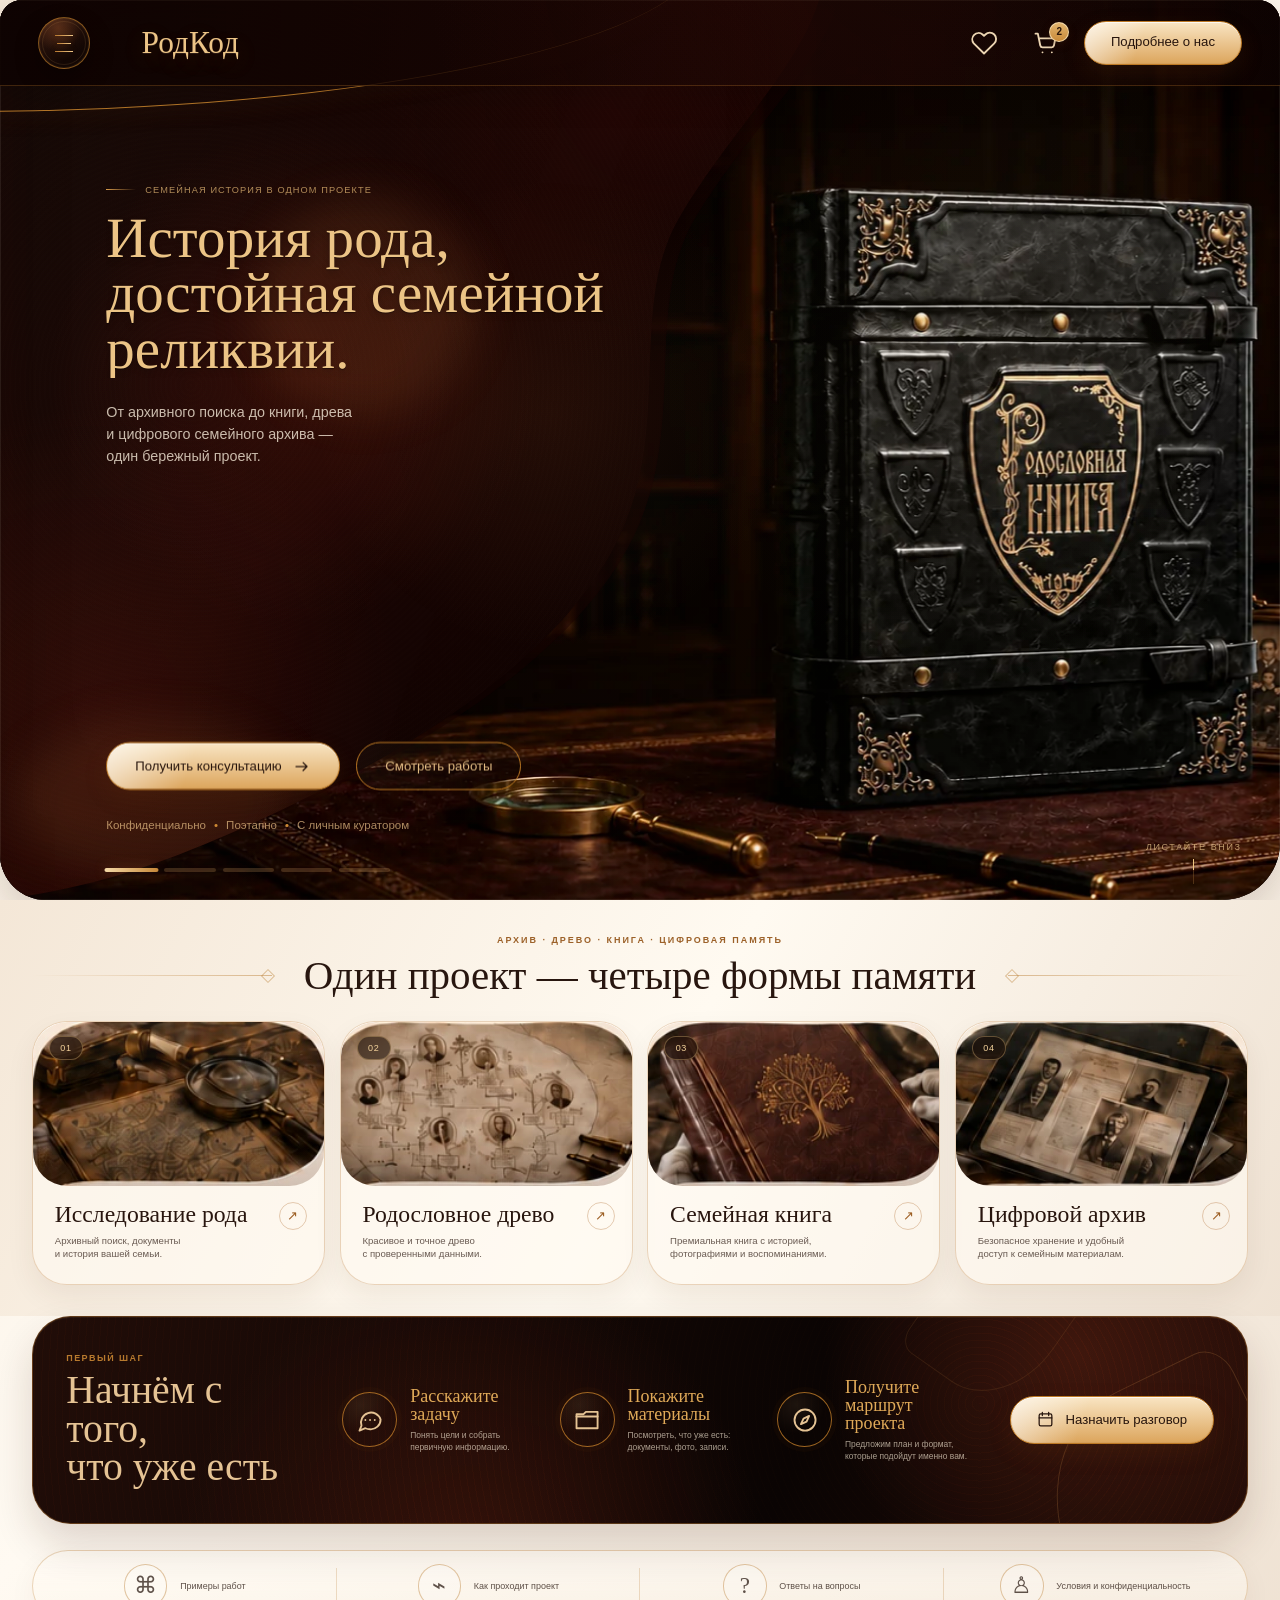
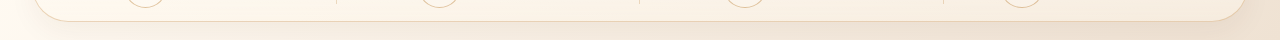
==== index.html @ 05e02889 "Move desktop scroll cue to corner" ====
<!doctype html>
<html lang="ru">
<head>
  <meta charset="utf-8">
  <meta name="viewport" content="width=device-width, initial-scale=1, viewport-fit=cover">
  <title>РодКод — история рода, достойная семейной реликвии</title>
  <meta name="description" content="Исследование рода, родословное древо, семейная книга и цифровой архив — один бережный проект РодКод.">
  <meta name="robots" content="index, follow">
  <meta name="theme-color" content="#080302">
  <link rel="canonical" href="https://mirrip.github.io/rotkod.ru-design/">
  <link rel="preload" href="./assets/hero/desktop/hero-elite.webp" as="image" type="image/webp" media="(min-width: 761px)">
  <link rel="preload" href="./assets/hero/mobile/hero-elite.webp" as="image" type="image/webp" media="(max-width: 760px)">
  <link rel="stylesheet" href="./styles.css?v=20260807-4">
</head>
<body>
  <svg aria-hidden="true" focusable="false" width="0" height="0" style="position:absolute;overflow:hidden">
    <defs>
      <clipPath id="hero-wave-desktop-motion" clipPathUnits="objectBoundingBox">
        <path d="M0 0H1C.985 .07 .91 .13 .845 .225S.805 .47 .755 .595S.535 .825 .36 .9S.11 .995 0 1Z">
          <animate attributeName="d" dur="40s" repeatCount="indefinite" calcMode="spline" keyTimes="0;.25;.5;.75;1" keySplines=".42 0 .58 1;.42 0 .58 1;.42 0 .58 1;.42 0 .58 1" values="M0 0H1C.985 .07 .91 .13 .845 .225S.805 .47 .755 .595S.535 .825 .36 .9S.11 .995 0 1Z;M0 0H1C.94 .1 .85 .18 .792 .278S.85 .435 .785 .545S.615 .75 .452 .832S.168 .955 0 1Z;M0 0H1C.985 .07 .91 .13 .845 .225S.805 .47 .755 .595S.535 .825 .36 .9S.11 .995 0 1Z;M0 0H1C.998 .035 .96 .09 .897 .162S.74 .5 .692 .658S.45 .88 .28 .945S.064 1 0 1Z;M0 0H1C.985 .07 .91 .13 .845 .225S.805 .47 .755 .595S.535 .825 .36 .9S.11 .995 0 1Z" />
        </path>
      </clipPath>
      <clipPath id="hero-wave-mobile-motion" clipPathUnits="objectBoundingBox">
        <path d="M0 0H1V.82C.908 .808 .836 .83 .77 .882C.7 .936 .657 .982 .562 .991C.393 1.008 .178 .984 0 .932Z">
          <animate attributeName="d" dur="40s" repeatCount="indefinite" calcMode="spline" keyTimes="0;.25;.5;.75;1" keySplines=".42 0 .58 1;.42 0 .58 1;.42 0 .58 1;.42 0 .58 1" values="M0 0H1V.82C.908 .808 .836 .83 .77 .882C.7 .936 .657 .982 .562 .991C.393 1.008 .178 .984 0 .932Z;M0 0H1V.751C.897 .728 .8 .82 .71 .925C.63 .992 .55 1 .46 .972C.3 .932 .13 1 0 .976Z;M0 0H1V.82C.908 .808 .836 .83 .77 .882C.7 .936 .657 .982 .562 .991C.393 1.008 .178 .984 0 .932Z;M0 0H1V.889C.943 .868 .875 .793 .795 .812C.708 .842 .645 .932 .565 .998C.408 1.023 .198 .91 0 .861Z;M0 0H1V.82C.908 .808 .836 .83 .77 .882C.7 .936 .657 .982 .562 .991C.393 1.008 .178 .984 0 .932Z" />
        </path>
      </clipPath>
      <clipPath id="hero-bottom-wave-mobile-motion" clipPathUnits="objectBoundingBox">
        <path d="M0 .19C.13 .07 .285 .035 .43 .13C.56 .22 .65 .185 .77 .08C.87 .005 .95 .022 1 .065V1H0Z">
          <animate attributeName="d" dur="40s" repeatCount="indefinite" calcMode="spline" keyTimes="0;.25;.5;.75;1" keySplines=".42 0 .58 1;.42 0 .58 1;.42 0 .58 1;.42 0 .58 1" values="M0 .19C.13 .07 .285 .035 .43 .13C.56 .22 .65 .185 .77 .08C.87 .005 .95 .022 1 .065V1H0Z;M0 .109C.153 .012 .314 .096 .453 .21C.56 .292 .675 .133 .793 .022C.893 0 .962 .075 1 .14V1H0Z;M0 .19C.13 .07 .285 .035 .43 .13C.56 .22 .65 .185 .77 .08C.87 .005 .95 .022 1 .065V1H0Z;M0 .271C.107 .139 .256 .006 .407 .061C.583 .132 .65 .249 .747 .169C.847 .075 .927 0 1 .019V1H0Z;M0 .19C.13 .07 .285 .035 .43 .13C.56 .22 .65 .185 .77 .08C.87 .005 .95 .022 1 .065V1H0Z" />
        </path>
      </clipPath>
    </defs>
  </svg>
  <a class="skip-link" href="#content">Перейти к содержанию</a>

  <main class="site-shell" id="content">
    <section class="hero" aria-labelledby="hero-title">
      <div class="hero__photo-slot" role="region" aria-roledescription="карусель" aria-label="Родословные книги и подарочные издания">
        <div class="hero__slides" aria-live="off">
          <figure class="hero__slide is-active" aria-hidden="false">
            <picture class="hero__slide-picture">
              <source media="(max-width: 760px)" srcset="./assets/hero/mobile/hero-elite.webp">
              <img class="hero__slide-image" src="./assets/hero/desktop/hero-elite.webp" width="1672" height="941" alt="Элитная родословная книга в подарочном оформлении" loading="eager" fetchpriority="high" decoding="async">
            </picture>
          </figure>
          <figure class="hero__slide" aria-hidden="true">
            <picture class="hero__slide-picture">
              <source media="(max-width: 760px)" srcset="./assets/hero/mobile/hero-gold-tree.webp">
              <img class="hero__slide-image" src="./assets/hero/desktop/hero-gold-tree.webp" width="1674" height="940" alt="Родословная книга с золотым фамильным древом" loading="lazy" fetchpriority="low" decoding="async">
            </picture>
          </figure>
          <figure class="hero__slide" aria-hidden="true">
            <picture class="hero__slide-picture">
              <source media="(max-width: 760px)" srcset="./assets/hero/mobile/hero-troyka.webp">
              <img class="hero__slide-image" src="./assets/hero/desktop/hero-troyka.webp" width="1672" height="941" alt="Подарочная родословная книга Тройка" loading="lazy" fetchpriority="low" decoding="async">
            </picture>
          </figure>
          <figure class="hero__slide" aria-hidden="true">
            <picture class="hero__slide-picture">
              <source media="(max-width: 760px)" srcset="./assets/hero/mobile/hero-blue-crest.webp">
              <img class="hero__slide-image" src="./assets/hero/desktop/hero-blue-crest.webp" width="1672" height="941" alt="Синяя фамильная книга с гербом" loading="lazy" fetchpriority="low" decoding="async">
            </picture>
          </figure>
          <figure class="hero__slide" aria-hidden="true">
            <picture class="hero__slide-picture">
              <source media="(max-width: 760px)" srcset="./assets/hero/mobile/hero-wedding.webp">
              <img class="hero__slide-image" src="./assets/hero/desktop/hero-wedding.webp" width="1672" height="941" alt="Свадебная родословная книга для истории семьи" loading="lazy" fetchpriority="low" decoding="async">
            </picture>
          </figure>
        </div>
      </div>
      <div class="hero__atmosphere" aria-hidden="true"></div>

      <div class="hero__transition" aria-hidden="true"></div>
      <div class="hero__dark-surface" aria-hidden="true">
        <span class="hero__texture"></span>
        <span class="hero__ember hero__ember--one"></span>
        <span class="hero__ember hero__ember--two"></span>
      </div>
      <div class="hero__curve" aria-hidden="true"></div>

      <header class="header">
        <a class="icon-button menu-button" href="./page.html?title=Меню" aria-label="Меню">
          <span></span><span></span><span></span>
        </a>

        <a class="brand" href="./index.html" aria-label="РодКод — главная">РодКод</a>

        <nav class="header__actions" aria-label="Основная навигация">
          <a class="icon-button" href="./page.html?title=Избранное" aria-label="Избранное">
            <svg viewBox="0 0 24 24" aria-hidden="true"><path d="M20.8 4.7a5.4 5.4 0 0 0-7.6 0L12 5.9l-1.2-1.2a5.4 5.4 0 0 0-7.6 7.6L12 21l8.8-8.7a5.4 5.4 0 0 0 0-7.6Z"/></svg>
          </a>
          <a class="icon-button cart-button" href="./page.html?title=Корзина" aria-label="Корзина">
            <svg viewBox="0 0 24 24" aria-hidden="true"><path d="M3 4h2l2.1 10.1a2 2 0 0 0 2 1.6h7.7a2 2 0 0 0 2-1.5L20 8H6M9 20h.01M17 20h.01"/></svg>
            <span class="cart-count">2</span>
          </a>
          <a class="button button--light header__about" href="./page.html?title=Подробнее о нас">Подробнее о нас</a>
        </nav>
      </header>

      <div class="mobile-kicker">Личная консультация</div>

      <div class="hero__content">
        <p class="hero__eyebrow"><span></span> Семейная история в одном проекте</p>
        <h1 id="hero-title">История рода,<br>достойная семейной<br>реликвии.</h1>
        <p class="hero__lead">От архивного поиска до книги, древа<br class="desktop-only"> и цифрового семейного архива —<br class="desktop-only"> один бережный проект.</p>
      </div>

      <div class="hero__actions">
        <a class="button button--light" href="./page.html?title=Получить консультацию">
          <span>Получить консультацию</span>
          <svg viewBox="0 0 24 24" aria-hidden="true"><path d="M5 12h13M14 7l5 5-5 5"/></svg>
        </a>
        <a class="button button--outline" href="./page.html?title=Смотреть работы">Смотреть работы</a>
      </div>

      <p class="hero__trust">Конфиденциально <b>•</b> Поэтапно <b>•</b> С личным куратором</p>
      <div class="hero__progress" aria-label="Слайд 1 из 5">
        <i class="is-active"></i><i></i><i></i><i></i><i></i>
      </div>
      <a class="hero__scroll-cue" href="#memory" aria-label="Прокрутить к следующему разделу">
        <span>Листайте вниз</span>
        <i aria-hidden="true"></i>
      </a>
    </section>

    <section class="memory reveal" id="memory" aria-labelledby="memory-title">
      <p class="section-kicker">Архив · Древо · Книга · Цифровая память</p>
      <div class="section-heading">
        <span aria-hidden="true"></span>
        <h2 id="memory-title">Один проект — четыре формы памяти</h2>
        <span aria-hidden="true"></span>
      </div>

      <div class="memory-grid">
        <a class="memory-card" href="./page.html?title=Исследование рода">
          <span class="memory-card__index">01</span>
          <span class="memory-card__media">
            <img src="./assets/cards/research.webp" width="246" height="138" loading="lazy" decoding="async" alt="Материалы для исследования истории рода">
          </span>
          <span class="memory-card__body">
            <strong>Исследование рода</strong>
            <small>Архивный поиск, документы<br>и история вашей семьи.</small>
            <span class="memory-card__arrow" aria-hidden="true">↗</span>
          </span>
        </a>

        <a class="memory-card" href="./page.html?title=Родословное древо">
          <span class="memory-card__index">02</span>
          <span class="memory-card__media">
            <img src="./assets/cards/tree.webp" width="257" height="138" loading="lazy" decoding="async" alt="Пример оформления родословного древа">
          </span>
          <span class="memory-card__body">
            <strong>Родословное древо</strong>
            <small>Красивое и точное древо<br>с проверенными данными.</small>
            <span class="memory-card__arrow" aria-hidden="true">↗</span>
          </span>
        </a>

        <a class="memory-card" href="./page.html?title=Семейная книга">
          <span class="memory-card__index">03</span>
          <span class="memory-card__media">
            <img src="./assets/cards/book.webp" width="258" height="138" loading="lazy" decoding="async" alt="Семейная книга в кожаном переплёте">
          </span>
          <span class="memory-card__body">
            <strong>Семейная книга</strong>
            <small>Премиальная книга с историей,<br>фотографиями и воспоминаниями.</small>
            <span class="memory-card__arrow" aria-hidden="true">↗</span>
          </span>
        </a>

        <a class="memory-card" href="./page.html?title=Цифровой архив">
          <span class="memory-card__index">04</span>
          <span class="memory-card__media">
            <img src="./assets/cards/archive.webp" width="257" height="138" loading="lazy" decoding="async" alt="Цифровой семейный архив на планшете">
          </span>
          <span class="memory-card__body">
            <strong>Цифровой архив</strong>
            <small>Безопасное хранение и удобный<br>доступ к семейным материалам.</small>
            <span class="memory-card__arrow" aria-hidden="true">↗</span>
          </span>
        </a>
      </div>
    </section>

    <section class="start reveal" aria-labelledby="start-title">
      <div class="start__heading">
        <span class="start__eyebrow">Первый шаг</span>
        <h2 id="start-title">Начнём с того,<br>что уже есть</h2>
      </div>

      <div class="steps">
        <a class="step" href="./page.html?title=Расскажите задачу">
          <span class="step__icon">
            <svg viewBox="0 0 24 24" aria-hidden="true"><path d="M21 11.5a8.4 8.4 0 0 1-9 8.4 9.4 9.4 0 0 1-4-.9L3 21l1.7-4.2A8.5 8.5 0 1 1 21 11.5Z"/><path d="M8 12h.01M12 12h.01M16 12h.01"/></svg>
          </span>
          <span><strong>Расскажите задачу</strong><small>Понять цели и собрать<br>первичную информацию.</small></span>
        </a>

        <a class="step" href="./page.html?title=Покажите материалы">
          <span class="step__icon">
            <svg viewBox="0 0 24 24" aria-hidden="true"><path d="M3 7h6l2-2h10v14H3Z"/><path d="M3 9h18"/></svg>
          </span>
          <span><strong>Покажите материалы</strong><small>Посмотреть, что уже есть:<br>документы, фото, записи.</small></span>
        </a>

        <a class="step" href="./page.html?title=Получите маршрут проекта">
          <span class="step__icon">
            <svg viewBox="0 0 24 24" aria-hidden="true"><circle cx="12" cy="12" r="9"/><path d="m15.5 8.5-2.2 4.8-4.8 2.2 2.2-4.8Z"/></svg>
          </span>
          <span><strong>Получите маршрут проекта</strong><small>Предложим план и формат,<br>которые подойдут именно вам.</small></span>
        </a>
      </div>

      <a class="button button--light start__button" href="./page.html?title=Назначить разговор">
        <svg viewBox="0 0 24 24" aria-hidden="true"><rect x="4" y="5" width="16" height="15" rx="2"/><path d="M8 3v4M16 3v4M4 10h16"/></svg>
        Назначить разговор
      </a>

      <span class="start__ornament start__ornament--one" aria-hidden="true"></span>
      <span class="start__ornament start__ornament--two" aria-hidden="true"></span>
    </section>

    <footer class="footer reveal">
      <a href="./page.html?title=Примеры работ"><span>⌘</span>Примеры работ</a>
      <a href="./page.html?title=Как проходит проект"><span>⌁</span>Как проходит проект</a>
      <a href="./page.html?title=Ответы на вопросы"><span>?</span>Ответы на вопросы</a>
      <a href="./page.html?title=Условия и конфиденциальность"><span>♙</span>Условия и конфиденциальность</a>
    </footer>
  </main>

  <nav class="mobile-dock is-hidden" aria-label="Быстрые действия" aria-hidden="true" inert>
    <a class="mobile-dock__item" href="./page.html?title=Меню" aria-label="Открыть меню">
      <svg viewBox="0 0 24 24" aria-hidden="true"><path d="M5 7h14M5 12h14M5 17h9"/></svg>
      <span>Меню</span>
    </a>
    <a class="mobile-dock__item" href="#memory" aria-label="Перейти к формам семейной памяти">
      <svg viewBox="0 0 24 24" aria-hidden="true"><path d="M4 5.5A3.5 3.5 0 0 1 7.5 2H20v17H7.5A3.5 3.5 0 0 0 4 22Z"/><path d="M4 5.5V22M8 6h8M8 10h7"/></svg>
      <span>Проекты</span>
    </a>
    <a class="mobile-dock__cta" href="./page.html?title=Получить консультацию">
      <span><small>Личный куратор</small><strong>Обсудить проект</strong></span>
      <svg viewBox="0 0 24 24" aria-hidden="true"><path d="M5 12h13M14 7l5 5-5 5"/></svg>
    </a>
  </nav>

  <script src="./app.js?v=20260801-1"></script>
</body>
</html>
---- styles.css ----
:root {
  color-scheme: light;
  --ink: #24130d;
  --brown: #210d08;
  --brown-deep: #080302;
  --cream: #f5eadc;
  --cream-light: #fffaf2;
  --gold: #b8792a;
  --gold-soft: #d7a35f;
  --gold-light: #f0cc95;
  --line: rgba(159, 99, 34, .3);
  --display: Georgia, "Times New Roman", serif;
  --sans: "Segoe UI", Arial, sans-serif;
  --glow-x: 36%;
  --glow-y: 42%;
}

* {
  box-sizing: border-box;
}

html {
  min-width: 320px;
  min-height: 100%;
  background: #000;
  scroll-behavior: smooth;
}

body {
  min-height: 100vh;
  margin: 0;
  overflow-x: hidden;
  overscroll-behavior-x: none;
  color: var(--ink);
  background:
    radial-gradient(circle at 50% -8%, #28170e 0, #0a0604 34rem, #000 76rem),
    #000;
  font-family: var(--sans);
  text-rendering: optimizeLegibility;
}

a {
  color: inherit;
  -webkit-tap-highlight-color: transparent;
  touch-action: manipulation;
}

svg {
  display: block;
  fill: none;
  stroke: currentColor;
  stroke-linecap: round;
  stroke-linejoin: round;
  stroke-width: 1.6;
}

.mobile-dock {
  display: none;
}

.skip-link {
  position: fixed;
  z-index: 100;
  top: 12px;
  left: 12px;
  padding: 10px 16px;
  color: #fff;
  border-radius: 30px;
  background: #21110a;
  transform: translateY(-180%);
}

.skip-link:focus {
  transform: translateY(0);
}

.visually-hidden {
  position: absolute;
  width: 1px;
  height: 1px;
  padding: 0;
  overflow: hidden;
  clip: rect(0 0 0 0);
  clip-path: inset(50%);
  white-space: nowrap;
  border: 0;
}

.site-shell {
  width: min(calc(100% - 36px), 1440px);
  margin: 16px auto;
  overflow: hidden;
  border: 1px solid rgba(216, 156, 72, .68);
  border-radius: clamp(34px, 3.3vw, 54px);
  background:
    radial-gradient(circle at 72% 30%, rgba(255, 255, 255, .66), transparent 36%),
    linear-gradient(135deg, #f3e7d7, #fffaf2 54%, #efe2d3);
  box-shadow:
    0 36px 110px rgba(0, 0, 0, .62),
    0 0 0 1px rgba(255, 248, 231, .08) inset;
}

/* Hero: a real dark text surface above a separate empty photo area. */
.hero {
  --hero-wave-mask: url("data:image/svg+xml,%3Csvg xmlns='http://www.w3.org/2000/svg' viewBox='0 0 1000 1000' preserveAspectRatio='none'%3E%3Cpath fill='black' d='M0 0H1000C985 70 910 130 845 225S805 470 755 595S535 825 360 900S110 995 0 1000Z'/%3E%3C/svg%3E");
  position: relative;
  min-height: clamp(570px, 47vw, 690px);
  overflow: hidden;
  isolation: isolate;
  color: var(--gold-light);
  border-radius: 0 0 clamp(38px, 4vw, 64px) clamp(30px, 3.2vw, 50px);
  background: #120605;
  box-shadow:
    0 16px 40px rgba(60, 29, 12, .18),
    0 -1px rgba(255, 255, 255, .7) inset;
}

.hero__photo-slot {
  position: absolute;
  z-index: -4;
  inset: 0;
  overflow: hidden;
  background:
    radial-gradient(circle at 76% 42%, rgba(117, 52, 28, .32), transparent 34%),
    linear-gradient(135deg, #160704, #2a1009 56%, #080302);
}

.hero__slides,
.hero__slide {
  position: absolute;
  inset: 0;
}

.hero__slides {
  z-index: 0;
  overflow: hidden;
  contain: layout paint;
}

.hero__slide {
  z-index: 0;
  margin: 0;
  overflow: hidden;
  opacity: 0;
  pointer-events: none;
  transform: translate3d(7%, 0, 0);
  transition:
    opacity 760ms ease,
    transform 760ms cubic-bezier(.22, .61, .36, 1);
}

.hero__slide.is-active {
  z-index: 2;
  opacity: 1;
  transform: translate3d(0, 0, 0);
  will-change: opacity, transform;
}

.hero__slide.is-leaving {
  z-index: 1;
  opacity: 0;
  transform: translate3d(-7%, 0, 0);
  will-change: opacity, transform;
}

.hero__slide-picture {
  display: block;
  width: 100%;
  height: 100%;
}

.hero__slide-image {
  --hero-shift-x: 0%;
  --hero-scale-start: 1.015;
  --hero-scale-end: 1.07;
  display: block;
  width: 100%;
  height: 100%;
  object-fit: cover;
  object-position: 50% 50%;
  transform: translate3d(var(--hero-shift-x), 0, 0) scale(var(--hero-scale-start));
  transform-origin: 50% 50%;
}

.hero__slide.is-active .hero__slide-image {
  animation: hero-photo-zoom var(--hero-slide-duration, 9000ms) linear both;
  will-change: transform;
}

.hero__slide.is-leaving .hero__slide-image {
  animation: none;
  transform: translate3d(var(--hero-shift-x), 0, 0) scale(var(--hero-scale-end));
}

.hero__atmosphere {
  position: absolute;
  z-index: 0;
  inset: 0;
  overflow: hidden;
  contain: layout paint;
  pointer-events: none;
  background:
    radial-gradient(circle at 43% 46%, rgba(209, 135, 65, .08), transparent 27%),
    radial-gradient(circle at 78% 38%, rgba(174, 116, 55, .045), transparent 31%),
    linear-gradient(112deg, rgba(255, 223, 174, .045), transparent 39%, rgba(95, 53, 26, .025) 70%, transparent);
  box-shadow:
    0 0 0 1px rgba(255, 245, 226, .08) inset,
    0 -60px 120px rgba(87, 41, 16, .035) inset;
}

.hero__dark-surface,
.hero__transition {
  position: absolute;
  inset: 0 auto 0 0;
  border-radius: 0;
  -webkit-mask-image: var(--hero-wave-mask);
  mask-image: var(--hero-wave-mask);
  -webkit-mask-position: 0 0;
  mask-position: 0 0;
  -webkit-mask-repeat: no-repeat;
  mask-repeat: no-repeat;
  -webkit-mask-size: 100% 100%;
  mask-size: 100% 100%;
  clip-path: polygon(0 0, 100% 0, 98.5% 7%, 91% 13%, 84.5% 22.5%, 80% 32%, 78% 40%, 80% 47%, 77% 55%, 75.5% 59.5%, 70.5% 71.5%, 60% 79%, 53.5% 82.5%, 36% 90%, 19% 97.5%, 10.5% 99.5%, 0 100%);
  pointer-events: none;
}

@supports ((-webkit-mask-image: linear-gradient(#000, #000)) or (mask-image: linear-gradient(#000, #000))) {
  .hero__dark-surface,
  .hero__transition {
    clip-path: none;
  }
}

.hero__transition {
  z-index: -2;
  width: 66%;
  background: rgba(42, 13, 7, .62);
  filter: blur(17px);
  transform: translate3d(-.6%, 0, 0);
  opacity: .55;
}

.hero__dark-surface {
  z-index: -1;
  width: 64%;
  overflow: hidden;
  transform-origin: 0 50%;
  background:
    radial-gradient(circle at var(--glow-x) var(--glow-y), rgba(148, 58, 30, .42), transparent 31%),
    radial-gradient(circle at 12% 79%, rgba(93, 31, 18, .56), transparent 29%),
    radial-gradient(circle at 82% 8%, rgba(102, 38, 22, .2), transparent 27%),
    linear-gradient(128deg, #160704 0, #2b100a 45%, #140705 75%, #080302 100%);
  box-shadow:
    -30px -20px 60px rgba(99, 38, 19, .2) inset;
}

.hero__texture {
  position: absolute;
  inset: -1.2%;
  opacity: .22;
  background:
    repeating-linear-gradient(116deg, transparent 0 18px, rgba(255, 223, 173, .018) 19px 20px),
    repeating-radial-gradient(circle at 24% 43%, rgba(255, 233, 196, .11) 0 1px, transparent 1px 5px);
  mix-blend-mode: overlay;
  transform: translate3d(0, 0, 0) scale(1.004);
  transform-origin: 34% 46%;
}

.hero__ember {
  position: absolute;
  border-radius: 50%;
  background: rgba(209, 125, 58, .12);
  filter: blur(22px);
}

.hero__ember--one {
  top: 22%;
  left: 31%;
  width: 27%;
  height: 24%;
}

.hero__ember--two {
  bottom: 2%;
  left: 2%;
  width: 34%;
  height: 18%;
}

.hero__curve {
  position: absolute;
  z-index: 1;
  top: -5.6%;
  left: -3%;
  width: 58%;
  height: 18%;
  border-bottom: 1px solid rgba(210, 139, 47, .86);
  border-radius: 0 0 100% 0;
  pointer-events: none;
  box-shadow: 0 10px 20px rgba(128, 67, 22, .07);
}

.header {
  position: relative;
  z-index: 8;
  display: grid;
  grid-template-columns: auto 1fr auto;
  align-items: center;
  gap: clamp(20px, 4vw, 70px);
  min-height: 86px;
  padding: 0 clamp(24px, 3vw, 48px);
  border-bottom: 1px solid rgba(193, 127, 46, .28);
}

@media (min-width: 761px) {
  .header {
    background:
      radial-gradient(circle at 72% -80%, rgba(151, 69, 31, .16), transparent 54%),
      linear-gradient(90deg, rgba(25, 8, 5, .84), rgba(34, 12, 7, .7) 58%, rgba(25, 8, 5, .56));
    box-shadow:
      0 1px rgba(255, 224, 176, .035) inset,
      0 12px 34px rgba(10, 3, 2, .12);
  }
}

.brand {
  width: max-content;
  color: #e7bd82;
  font-family: var(--display);
  font-size: clamp(30px, 2.45vw, 43px);
  line-height: 1;
  text-decoration: none;
  text-shadow:
    0 1px 0 rgba(255, 235, 199, .1),
    0 7px 24px rgba(204, 121, 42, .2);
}

.header__actions {
  display: flex;
  align-items: center;
  gap: clamp(7px, 1.1vw, 17px);
  color: #ecd5b2;
}

.icon-button {
  position: relative;
  display: grid;
  flex: 0 0 auto;
  width: 48px;
  height: 48px;
  place-items: center;
  border: 1px solid transparent;
  border-radius: 50%;
  text-decoration: none;
  transition:
    transform .28s cubic-bezier(.2, .8, .2, 1),
    border-color .28s ease,
    color .28s ease,
    background .28s ease,
    box-shadow .28s ease;
}

.icon-button svg {
  width: 28px;
  height: 28px;
}

.icon-button:hover,
.icon-button:focus-visible {
  color: #a65e16;
  border-color: rgba(184, 122, 46, .55);
  background: rgba(229, 186, 119, .14);
  box-shadow: 0 8px 24px rgba(75, 42, 17, .1);
  transform: translateY(-3px);
}

.menu-button {
  position: relative;
  overflow: hidden;
  isolation: isolate;
  width: 52px;
  height: 52px;
  border-color: rgba(199, 131, 43, .62);
  background:
    radial-gradient(circle at 38% 20%, rgba(114, 61, 32, .64), transparent 46%),
    linear-gradient(145deg, #35190f, #130704 72%);
  box-shadow:
    0 10px 24px rgba(0, 0, 0, .28),
    0 0 0 1px rgba(255, 219, 157, .06) inset;
}

.menu-button::before {
  position: absolute;
  z-index: -1;
  inset: 3px;
  content: "";
  border: 1px solid rgba(233, 176, 98, .12);
  border-radius: 50%;
}

.menu-button span {
  position: absolute;
  z-index: 1;
  left: 50%;
  display: block;
  width: 18px;
  height: 1px;
  background: linear-gradient(90deg, #b6772e, #f0c989);
  box-shadow: 0 0 8px rgba(218, 154, 78, .28);
  transform: translateX(-50%);
  transition: width .25s ease;
}

.menu-button span:nth-child(1) { top: 17px; }
.menu-button span:nth-child(2) { top: 25px; width: 14px; }
.menu-button span:nth-child(3) { top: 33px; }
.menu-button:hover span:nth-child(2) { width: 18px; }

.cart-count {
  position: absolute;
  top: 2px;
  right: 0;
  display: grid;
  width: 20px;
  height: 20px;
  place-items: center;
  color: #2c180b;
  border: 1px solid rgba(255, 236, 196, .74);
  border-radius: 50%;
  background: linear-gradient(#e1b46f, #c98a39);
  font-size: 10px;
  font-weight: 700;
  box-shadow: 0 3px 9px rgba(76, 39, 10, .26);
}

.button {
  display: inline-flex;
  min-height: 48px;
  align-items: center;
  justify-content: center;
  gap: 10px;
  padding: 11px 28px;
  overflow: hidden;
  border: 1px solid #bd7924;
  border-radius: 999px;
  font-size: clamp(13px, 1.03vw, 16px);
  font-weight: 500;
  line-height: 1.1;
  text-align: center;
  text-decoration: none;
  transition:
    color .28s ease,
    background .28s ease,
    box-shadow .28s ease,
    transform .28s cubic-bezier(.2, .8, .2, 1);
}

.button svg {
  width: 19px;
  height: 19px;
  transition: transform .28s ease;
}

.button:hover,
.button:focus-visible {
  transform: translateY(-3px);
}

.button:active {
  transform: translateY(-1px) scale(.985);
}

.button:hover svg {
  transform: translateX(3px);
}

.button--light {
  color: #27150d;
  background:
    linear-gradient(110deg, rgba(255, 255, 255, .62), transparent 37%),
    linear-gradient(180deg, #f9e5c3, #dca55c);
  box-shadow:
    0 9px 22px rgba(94, 47, 13, .24),
    0 1px 0 rgba(255, 255, 255, .82) inset,
    0 0 0 1px rgba(111, 59, 16, .06) inset;
}

.button--light:hover,
.button--light:focus-visible {
  background:
    linear-gradient(110deg, rgba(255, 255, 255, .76), transparent 37%),
    linear-gradient(180deg, #fff0d2, #e7b366);
  box-shadow:
    0 14px 30px rgba(94, 47, 13, .32),
    0 0 22px rgba(224, 155, 68, .16);
}

.button--outline {
  color: #e2bc84;
  background:
    linear-gradient(135deg, rgba(255, 226, 176, .03), transparent),
    rgba(12, 5, 3, .24);
}

.button--outline:hover,
.button--outline:focus-visible {
  color: #ffebca;
  background: rgba(177, 111, 31, .16);
}

.header__about {
  min-height: 44px;
  padding-inline: clamp(18px, 2vw, 32px);
}

.mobile-kicker {
  display: none;
}

.hero__content {
  position: absolute;
  z-index: 3;
  top: 20.5%;
  left: 8.3%;
  max-width: 45%;
}

.hero__eyebrow {
  display: flex;
  align-items: center;
  gap: 9px;
  margin: 0 0 16px;
  color: rgba(232, 188, 125, .66);
  font-size: clamp(9px, .72vw, 11px);
  font-weight: 500;
  letter-spacing: .12em;
  text-transform: uppercase;
}

.hero__eyebrow span {
  width: 30px;
  height: 1px;
  background: linear-gradient(90deg, #d89c4c, transparent);
}

.hero h1 {
  margin: 0;
  font-family: var(--display);
  font-size: clamp(49px, 4.45vw, 72px);
  font-weight: 400;
  line-height: .98;
  letter-spacing: .002em;
  text-rendering: geometricPrecision;
  text-shadow:
    0 1px 1px rgba(0, 0, 0, .42),
    0 3px 7px rgba(0, 0, 0, .2);
}

.hero__lead {
  margin: clamp(18px, 1.8vw, 27px) 0 0;
  color: rgba(255, 247, 235, .78);
  font-size: clamp(14px, 1.12vw, 18px);
  font-weight: 300;
  line-height: 1.55;
}

.hero__actions {
  position: absolute;
  z-index: 4;
  bottom: 12.2%;
  left: 8.3%;
  display: flex;
  gap: clamp(12px, 1.3vw, 20px);
}

.hero__actions .button {
  position: relative;
}

.hero__actions .button::after {
  position: absolute;
  z-index: 2;
  top: -35%;
  bottom: -35%;
  left: -34%;
  width: 18%;
  content: "";
  opacity: 0;
  background: linear-gradient(90deg, transparent, rgba(255, 244, 217, .38), transparent);
  pointer-events: none;
  transform: translate3d(-260%, 0, 0) skewX(-18deg);
}

.hero__trust {
  position: absolute;
  z-index: 4;
  bottom: 7.7%;
  left: 8.3%;
  margin: 0;
  color: rgba(236, 195, 137, .7);
  font-size: clamp(10px, .9vw, 13px);
  font-weight: 300;
}

.hero__trust b {
  padding: 0 .42em;
  color: #ce8933;
  font-weight: 400;
}

.hero__progress {
  position: absolute;
  z-index: 4;
  bottom: 3.1%;
  left: 8.3%;
  display: flex;
  gap: 7px;
}

.hero__progress i {
  display: block;
  width: clamp(38px, 4vw, 64px);
  height: 4px;
  overflow: hidden;
  border-radius: 99px;
  background: rgba(201, 153, 93, .25);
  transition: background .35s ease, transform .35s ease;
}

.hero__progress i.is-active {
  background: linear-gradient(90deg, #f5d9a7, #c68839);
  box-shadow: 0 0 12px rgba(232, 171, 90, .26);
  transform: scaleX(1.06);
}

.hero__scroll-cue {
  display: none;
}

/* Memory cards */
.memory {
  position: relative;
  padding: clamp(28px, 2.7vw, 42px) clamp(28px, 2.5vw, 42px) clamp(22px, 2.4vw, 36px);
  background:
    radial-gradient(circle at 71% 26%, rgba(255, 255, 255, .72), transparent 27%),
    radial-gradient(circle at 8% 90%, rgba(211, 155, 90, .08), transparent 28%),
    linear-gradient(118deg, #f4e7d7, #fffaf1 51%, #efe2d3);
}

.memory::before {
  position: absolute;
  inset: 0;
  content: "";
  opacity: .14;
  pointer-events: none;
  background: repeating-radial-gradient(circle at 22% 40%, #aa6d2e 0 1px, transparent 1px 7px);
  mix-blend-mode: multiply;
}

.section-kicker {
  position: relative;
  z-index: 1;
  margin: 0 0 10px;
  color: #9c6129;
  font-size: 9px;
  font-weight: 600;
  letter-spacing: .22em;
  text-align: center;
  text-transform: uppercase;
}

.section-heading {
  position: relative;
  z-index: 1;
  display: grid;
  grid-template-columns: minmax(70px, 1fr) auto minmax(70px, 1fr);
  align-items: center;
  gap: clamp(18px, 2.5vw, 38px);
  margin-bottom: clamp(22px, 2vw, 32px);
}

.section-heading h2 {
  margin: 0;
  color: #28160f;
  font-family: var(--display);
  font-size: clamp(34px, 3.2vw, 52px);
  font-weight: 400;
  line-height: 1;
  text-align: center;
}

.section-heading span {
  position: relative;
  height: 1px;
  background: linear-gradient(90deg, transparent, rgba(184, 122, 46, .48));
}

.section-heading span:last-child {
  background: linear-gradient(90deg, rgba(184, 122, 46, .48), transparent);
}

.section-heading span::after {
  position: absolute;
  top: -4px;
  right: -1px;
  width: 8px;
  height: 8px;
  content: "";
  border: 1px solid rgba(184, 122, 46, .44);
  transform: rotate(45deg);
}

.section-heading span:last-child::after {
  right: auto;
  left: -1px;
}

.memory-grid {
  position: relative;
  z-index: 1;
  display: grid;
  grid-template-columns: repeat(4, minmax(0, 1fr));
  gap: clamp(9px, 1.15vw, 18px);
}

.memory-card {
  position: relative;
  display: block;
  min-width: 0;
  overflow: hidden;
  border: 1px solid rgba(178, 111, 44, .28);
  border-radius: clamp(26px, 2.7vw, 42px);
  background: rgba(255, 250, 243, .62);
  box-shadow:
    0 12px 28px rgba(76, 42, 18, .07),
    0 1px 0 rgba(255, 255, 255, .88) inset;
  text-decoration: none;
  transform: translateZ(0);
  transition:
    transform .34s cubic-bezier(.2, .8, .2, 1),
    box-shadow .34s ease,
    border-color .34s ease;
}

.memory-card:hover,
.memory-card:focus-visible {
  z-index: 2;
  border-color: rgba(184, 116, 38, .55);
  box-shadow:
    0 22px 44px rgba(74, 36, 13, .16),
    0 0 26px rgba(203, 137, 60, .08);
  transform:
    perspective(900px)
    translateY(-8px)
    rotateX(var(--card-rx, 0deg))
    rotateY(var(--card-ry, 0deg));
}

.memory-card:active {
  transform: translateY(-2px) scale(.992);
}

.memory-card__index {
  position: absolute;
  z-index: 3;
  top: 14px;
  left: 16px;
  display: grid;
  width: 34px;
  height: 24px;
  place-items: center;
  color: #f3d29b;
  border: 1px solid rgba(238, 196, 130, .34);
  border-radius: 999px;
  background: rgba(22, 10, 5, .58);
  backdrop-filter: blur(8px);
  font-size: 9px;
  letter-spacing: .08em;
}

.memory-card__media {
  position: relative;
  display: block;
  overflow: hidden;
  aspect-ratio: 1.78 / 1;
  border-radius: inherit;
}

.memory-card__media::after {
  position: absolute;
  inset: 0;
  content: "";
  background:
    linear-gradient(180deg, rgba(255, 226, 179, .08), transparent 38%),
    linear-gradient(0deg, rgba(37, 15, 7, .16), transparent 34%);
  pointer-events: none;
}

.memory-card img {
  display: block;
  width: 100%;
  height: 100%;
  object-fit: cover;
  filter: saturate(1.08) contrast(1.025);
  transition: transform .55s cubic-bezier(.2, .8, .2, 1), filter .4s ease;
}

.memory-card:hover img,
.memory-card:focus-visible img {
  filter: saturate(1.2) contrast(1.045);
  transform: scale(1.055);
}

.memory-card__body {
  position: relative;
  display: block;
  min-height: clamp(91px, 7.7vw, 116px);
  padding: clamp(14px, 1.35vw, 20px) clamp(18px, 1.7vw, 25px);
}

.memory-card strong,
.memory-card small {
  display: block;
}

.memory-card strong {
  margin-bottom: 7px;
  padding-right: 28px;
  color: #28150e;
  font-family: var(--display);
  font-size: clamp(19px, 1.85vw, 29px);
  font-weight: 400;
  line-height: 1;
}

.memory-card small {
  color: rgba(49, 31, 22, .72);
  font-size: clamp(9px, .75vw, 12px);
  font-weight: 400;
  line-height: 1.45;
}

.memory-card__arrow {
  position: absolute;
  top: 16px;
  right: 17px;
  display: grid;
  width: 28px;
  height: 28px;
  place-items: center;
  color: #9b5d21;
  border: 1px solid rgba(166, 94, 28, .3);
  border-radius: 50%;
  font-family: var(--sans);
  font-size: 13px;
  transition: color .28s ease, background .28s ease, transform .28s ease;
}

.memory-card:hover .memory-card__arrow {
  color: #fff0d1;
  background: #9e5d1f;
  transform: rotate(12deg);
}

/* Start panel */
.start {
  position: relative;
  display: grid;
  grid-template-columns: minmax(210px, .85fr) 2.25fr auto;
  align-items: center;
  gap: clamp(22px, 3vw, 48px);
  margin: 0 clamp(28px, 2.5vw, 42px) clamp(18px, 2vw, 30px);
  padding: clamp(27px, 2.8vw, 45px) clamp(28px, 2.6vw, 42px);
  overflow: hidden;
  color: #e5c394;
  border: 1px solid rgba(190, 125, 50, .42);
  border-radius: clamp(28px, 3vw, 46px);
  background:
    radial-gradient(circle at 86% 18%, rgba(130, 48, 27, .38), transparent 24%),
    radial-gradient(circle at 36% 120%, rgba(95, 31, 16, .45), transparent 36%),
    linear-gradient(110deg, #210d08, #0a0403 63%, #210c07);
  box-shadow:
    0 20px 40px rgba(59, 26, 11, .16),
    0 1px 0 rgba(255, 218, 159, .06) inset;
}

.start::before {
  position: absolute;
  inset: 0;
  content: "";
  opacity: .16;
  background: repeating-radial-gradient(circle at 78% 42%, #f0c37f 0 1px, transparent 1px 7px);
  mix-blend-mode: overlay;
}

.start__heading,
.steps,
.start__button {
  position: relative;
  z-index: 2;
}

.start__eyebrow {
  display: block;
  margin-bottom: 8px;
  color: #b87a2e;
  font-size: 9px;
  font-weight: 600;
  letter-spacing: .16em;
  text-transform: uppercase;
}

.start h2 {
  margin: 0;
  font-family: var(--display);
  font-size: clamp(34px, 3.1vw, 50px);
  font-weight: 400;
  line-height: .98;
}

.steps {
  display: grid;
  grid-template-columns: repeat(3, minmax(0, 1fr));
  gap: clamp(14px, 1.8vw, 28px);
}

.step {
  display: grid;
  grid-template-columns: auto minmax(0, 1fr);
  align-items: center;
  gap: clamp(10px, 1vw, 16px);
  min-width: 0;
  text-decoration: none;
  transition: color .28s ease, transform .28s cubic-bezier(.2, .8, .2, 1);
}

.step:hover,
.step:focus-visible {
  color: #ffdfaa;
  transform: translateY(-5px);
}

.step__icon {
  position: relative;
  display: grid;
  width: clamp(48px, 4.3vw, 68px);
  aspect-ratio: 1;
  place-items: center;
  border: 1px solid rgba(202, 131, 43, .76);
  border-radius: 50%;
  background: radial-gradient(circle at 34% 22%, rgba(255, 217, 155, .08), transparent 56%);
  box-shadow: 0 0 0 5px rgba(192, 116, 35, .035);
  transition: background .28s ease, box-shadow .28s ease, transform .28s ease;
}

.step:hover .step__icon {
  background: rgba(182, 106, 31, .15);
  box-shadow: 0 0 22px rgba(209, 138, 57, .18);
  transform: rotate(-5deg);
}

.step__icon svg {
  width: 53%;
  height: 53%;
}

.step strong,
.step small {
  display: block;
}

.step strong {
  margin-bottom: 6px;
  color: #dfa958;
  font-family: var(--display);
  font-size: clamp(18px, 1.4vw, 23px);
  font-weight: 400;
  line-height: 1;
}

.step small {
  color: rgba(255, 242, 220, .64);
  font-size: clamp(8px, .66vw, 11px);
  line-height: 1.45;
}

.start__button {
  padding-inline: clamp(18px, 2vw, 30px);
  white-space: nowrap;
}

.start__ornament {
  position: absolute;
  z-index: 1;
  display: block;
  border: 1px solid rgba(211, 148, 79, .22);
  border-radius: 50% 12% 50% 12%;
  pointer-events: none;
}

.start__ornament--one {
  right: -45px;
  bottom: -135px;
  width: 230px;
  height: 280px;
  transform: rotate(-26deg);
}

.start__ornament--two {
  top: -90px;
  right: 15%;
  width: 130px;
  height: 170px;
  opacity: .55;
  transform: rotate(35deg);
}

.footer {
  display: grid;
  grid-template-columns: repeat(4, minmax(0, 1fr));
  align-items: center;
  margin: 0 clamp(28px, 2.5vw, 42px) clamp(12px, 1.4vw, 20px);
  overflow: hidden;
  border: 1px solid rgba(184, 122, 46, .3);
  border-radius: 999px;
  background:
    linear-gradient(180deg, rgba(255, 255, 255, .32), transparent),
    rgba(255, 247, 236, .42);
  box-shadow: 0 10px 28px rgba(72, 40, 20, .05);
}

.footer a {
  position: relative;
  display: flex;
  min-width: 0;
  min-height: clamp(58px, 5.5vw, 78px);
  align-items: center;
  justify-content: center;
  gap: clamp(9px, 1vw, 16px);
  padding: 8px;
  color: rgba(45, 29, 21, .76);
  font-size: clamp(8px, .7vw, 11px);
  text-decoration: none;
  transition: color .25s ease, background .25s ease, transform .25s ease;
}

.footer a:not(:last-child)::after {
  position: absolute;
  top: 24%;
  right: 0;
  width: 1px;
  height: 52%;
  content: "";
  background: rgba(184, 122, 46, .24);
}

.footer a:hover,
.footer a:focus-visible {
  color: #1f100a;
  background: rgba(219, 169, 103, .15);
  transform: translateY(-2px);
}

.footer span {
  display: grid;
  width: clamp(35px, 3.4vw, 48px);
  aspect-ratio: 1;
  place-items: center;
  border: 1px solid rgba(184, 122, 46, .42);
  border-radius: 50%;
  font-family: var(--display);
  font-size: clamp(20px, 1.8vw, 28px);
  background: rgba(255, 255, 255, .18);
}

.reveal {
  opacity: 0;
  transform: translateY(18px);
  transition: opacity .7s ease, transform .7s cubic-bezier(.2, .8, .2, 1);
}

.reveal.is-visible {
  opacity: 1;
  transform: none;
}

/* Simple destination pages */
.simple-page {
  display: grid;
  min-height: calc(100vh - 32px);
  place-items: center;
  padding: 32px;
  color: #eac690;
  text-align: center;
  border: 1px solid rgba(192, 124, 39, .7);
  border-radius: 0 0 44px 44px;
  background:
    radial-gradient(circle at 26% 51%, rgba(113, 37, 20, .28), transparent 33%),
    radial-gradient(circle at 74% 28%, rgba(82, 27, 16, .26), transparent 28%),
    linear-gradient(125deg, #1d0906, #070201 72%);
}

.simple-page__inner {
  max-width: 900px;
}

.simple-page h1 {
  margin: 0 0 30px;
  font-family: var(--display);
  font-size: clamp(48px, 8vw, 112px);
  font-weight: 400;
  line-height: .95;
}

.simple-page .button {
  min-width: 190px;
}

:focus-visible {
  outline: 2px solid #efc27e;
  outline-offset: 4px;
}

@media (max-width: 1050px) {
  .hero__dark-surface {
    width: 65.5%;
  }

  .hero__transition {
    width: 67.5%;
  }

  .start {
    grid-template-columns: 1fr;
  }

  .start__heading {
    text-align: center;
  }

  .start__button {
    justify-self: center;
  }
}

@media (min-width: 761px) and (max-width: 860px) {
  .hero__content {
    top: 19%;
    max-width: 54%;
  }

  .hero h1 {
    font-size: 44px;
    line-height: .96;
  }

  .hero__lead {
    margin-top: 14px;
    font-size: 13px;
    line-height: 1.45;
  }

  .hero__actions {
    gap: 10px;
  }

  .hero__actions .button {
    min-height: 42px;
    padding: 8px 12px;
    font-size: 11px;
  }

  .hero__actions .button svg {
    width: 16px;
    height: 16px;
  }
}

@media (max-width: 760px) {
  html {
    min-width: 0;
  }

  body {
    padding-bottom: calc(80px + env(safe-area-inset-bottom));
  }

  .site-shell {
    width: min(calc(100% - 14px), 460px);
    margin: 7px auto;
    border-radius: 30px;
  }

  .hero {
    --hero-wave-mask: url("data:image/svg+xml,%3Csvg xmlns='http://www.w3.org/2000/svg' viewBox='0 0 1000 1000' preserveAspectRatio='none'%3E%3Cpath fill='black' d='M0 0H1000V820C908 808 836 830 770 882C700 936 657 982 562 991C393 1008 178 984 0 932Z'/%3E%3C/svg%3E");
    --hero-bottom-wave-mask: url("data:image/svg+xml,%3Csvg xmlns='http://www.w3.org/2000/svg' viewBox='0 0 1000 1000' preserveAspectRatio='none'%3E%3Cpath fill='black' d='M0 190C130 70 285 35 430 130C560 220 650 185 770 80C870 5 950 22 1000 65V1000H0Z'/%3E%3C/svg%3E");
    min-height: clamp(600px, 158vw, 720px);
    border-radius: 0 0 34px 34px;
    background: #2b1009;
  }

  .hero__dark-surface,
  .hero__transition {
    inset: 0 0 auto;
    width: 107%;
    height: 46%;
    clip-path: polygon(0 0, 100% 0, 100% 83%, 90% 84%, 82% 87%, 76% 91%, 70% 96%, 62% 100%, 45% 100%, 25% 99%, 0 94%);
  }

  .hero__dark-surface {
    background:
      radial-gradient(circle at var(--glow-x) var(--glow-y), rgba(148, 57, 29, .4), transparent 29%),
      radial-gradient(circle at 74% 24%, rgba(100, 35, 21, .34), transparent 27%),
      linear-gradient(138deg, #150603 0, #2b1009 55%, #0b0302 100%);
  }

  .hero__transition {
    width: 110%;
    height: 47.5%;
    opacity: .54;
    filter: blur(10px);
    transform: translate3d(-1.2%, .8%, 0);
  }

  .hero__ember {
    display: none;
  }

  .hero::after {
    position: absolute;
    z-index: -1;
    inset: auto 0 0;
    height: 27.5%;
    content: "";
    border-radius: 0;
    background:
      radial-gradient(circle at 86% 14%, rgba(108, 39, 22, .42), transparent 34%),
      #2b1009;
    -webkit-mask: var(--hero-bottom-wave-mask) 0 0 / 100% 100% no-repeat;
    mask: var(--hero-bottom-wave-mask) 0 0 / 100% 100% no-repeat;
    filter: drop-shadow(0 -7px 10px rgba(27, 8, 4, .62));
  }

  .hero__photo-slot {
    inset: 37.5% 0 22%;
    background:
      radial-gradient(circle at 68% 52%, rgba(118, 53, 29, .32), transparent 42%),
      #2b1009;
  }

  .hero__slide {
    transform: translate3d(10%, 0, 0);
  }

  .hero__slide.is-active {
    transform: translate3d(0, 0, 0);
  }

  .hero__slide.is-leaving {
    transform: translate3d(-10%, 0, 0);
  }

  .hero__slide-image {
    --hero-shift-x: 0%;
    --hero-scale-start: 1.05;
    --hero-scale-end: 1.18;
    width: 100%;
    object-fit: cover;
    object-position: 50% 50%;
    transform-origin: 50% 72%;
  }

  .hero__atmosphere {
    background:
      radial-gradient(circle at 35% 27%, rgba(210, 135, 65, .1), transparent 25%),
      radial-gradient(circle at 52% 57%, rgba(157, 98, 43, .055), transparent 28%),
      linear-gradient(180deg, rgba(255, 220, 168, .035), transparent 62%, rgba(78, 35, 17, .05));
    box-shadow:
      0 0 0 1px rgba(255, 244, 224, .065) inset,
      0 -42px 90px rgba(70, 31, 14, .045) inset;
  }

  .hero__curve {
    top: 0;
    left: -10%;
    width: 95%;
    height: 11%;
  }

  .header {
    grid-template-columns: 76px minmax(0, 1fr) 76px;
    min-height: 72px;
    gap: 0;
    padding: 0 14px;
    color: #ecd4ae;
    border-bottom-color: rgba(193, 127, 46, .32);
    background:
      radial-gradient(circle at 50% 0, rgba(165, 94, 38, .12), transparent 54%),
      linear-gradient(180deg, rgba(20, 8, 5, .38), transparent);
    box-shadow: 0 1px rgba(255, 224, 176, .025) inset;
  }

  .brand {
    justify-self: center;
    color: #e5bc82;
    font-size: clamp(29px, 8.4vw, 34px);
    letter-spacing: .015em;
    text-shadow: 0 5px 22px rgba(191, 105, 39, .2);
  }

  .header__actions {
    width: 76px;
    justify-self: end;
    justify-content: flex-end;
    gap: 4px;
    color: #ecd5b2;
  }

  .header__about {
    display: none;
  }

  .icon-button {
    width: 35px;
    height: 35px;
  }

  .icon-button svg {
    width: 23px;
    height: 23px;
  }

  .menu-button {
    justify-self: start;
    width: 45px;
    height: 45px;
  }

  .menu-button span:nth-child(1) { top: 14px; }
  .menu-button span:nth-child(2) { top: 21px; width: 16px; }
  .menu-button span:nth-child(3) { top: 28px; }
  .menu-button span { width: 16px; }

  .cart-count {
    top: -2px;
    right: -3px;
    width: 17px;
    height: 17px;
    font-size: 9px;
  }

  .mobile-kicker {
    position: absolute;
    z-index: 5;
    top: 77px;
    left: 18%;
    display: block;
    width: 64%;
    padding: 5px 8px 4px;
    color: #dcb170;
    border-top: 1px solid rgba(184, 122, 46, .25);
    border-bottom: 1px solid rgba(184, 122, 46, .17);
    border-radius: 50%;
    background: radial-gradient(ellipse at center, rgba(93, 39, 20, .14), transparent 72%);
    font-family: var(--display);
    font-size: 13px;
    line-height: 1;
    text-align: center;
  }

  .hero__content {
    top: 18%;
    left: 8.5%;
    max-width: 84%;
  }

  .hero__eyebrow {
    display: none;
  }

  .hero h1 {
    font-size: clamp(32px, 9.5vw, 42px);
    line-height: .98;
  }

  .hero__lead {
    margin-top: 10px;
    max-width: 64%;
    font-size: clamp(10px, 2.9vw, 12px);
    line-height: 1.35;
  }

  .desktop-only {
    display: none;
  }

  .hero__actions {
    right: 5.5%;
    bottom: 12.3%;
    left: 5.5%;
    gap: 8px;
  }

  .hero__actions .button {
    min-width: 0;
    min-height: 40px;
    flex: 1;
    padding: 9px 10px;
    font-size: clamp(10px, 3vw, 13px);
  }

  .hero__actions .button svg {
    display: none;
  }

  .hero__trust {
    right: 4%;
    bottom: 6.9%;
    left: 4%;
    font-size: clamp(8px, 2.45vw, 11px);
    text-align: center;
  }

  .hero__progress {
    right: 20%;
    bottom: 3%;
    left: 20%;
    justify-content: center;
    gap: 5px;
  }

  .hero__progress i {
    width: 19%;
    height: 3px;
  }

  .memory {
    padding: 24px 7px 19px;
    content-visibility: auto;
    contain-intrinsic-size: 520px;
  }

  .memory::before {
    opacity: .065;
    mix-blend-mode: normal;
  }

  .section-kicker {
    margin-bottom: 9px;
    font-size: 7px;
    letter-spacing: .18em;
  }

  .section-heading {
    grid-template-columns: 1fr minmax(240px, 3fr) 1fr;
    gap: 8px;
    margin-bottom: 17px;
  }

  .section-heading h2 {
    font-size: clamp(27px, 8.6vw, 37px);
    line-height: .95;
  }

  .memory-grid {
    grid-template-columns: none;
    grid-auto-columns: minmax(214px, 71vw);
    grid-auto-flow: column;
    gap: 10px;
    margin: 0 -7px;
    padding: 0 14px 9px;
    overflow-x: auto;
    overscroll-behavior-inline: contain;
    scroll-padding-inline: 14px;
    scroll-snap-type: inline mandatory;
    scrollbar-width: none;
  }

  .memory-grid::-webkit-scrollbar {
    display: none;
  }

  .memory-card {
    border-color: rgba(160, 93, 31, .34);
    border-radius: 24px;
    scroll-snap-align: start;
    box-shadow:
      0 15px 30px rgba(70, 34, 14, .11),
      0 1px rgba(255, 255, 255, .85) inset;
  }

  .memory-card__media {
    aspect-ratio: 1.48 / 1;
  }

  .memory-card__index {
    top: 11px;
    left: 12px;
    width: 32px;
    height: 22px;
    font-size: 8px;
    backdrop-filter: none;
  }

  .memory-card__body {
    display: block;
    min-height: 112px;
    padding: 16px 18px 17px;
  }

  .memory-card strong {
    margin: 0 0 7px;
    padding-right: 32px;
    font-size: clamp(20px, 5.8vw, 25px);
    line-height: 1;
    text-align: left;
  }

  .memory-card small {
    display: block;
    font-size: 10px;
    line-height: 1.4;
  }

  .memory-card__arrow {
    top: 14px;
    right: 14px;
    display: grid;
    width: 29px;
    height: 29px;
  }

  .start {
    gap: 18px;
    margin: 0 7px 12px;
    padding: 21px 14px 27px;
    border-radius: 28px;
    content-visibility: auto;
    contain-intrinsic-size: 330px;
  }

  .start h2 {
    font-size: clamp(30px, 8.9vw, 40px);
  }

  .start__eyebrow {
    font-size: 8px;
  }

  .steps {
    gap: 6px;
  }

  .step {
    grid-template-columns: 1fr;
    justify-items: center;
    gap: 9px;
    text-align: center;
  }

  .step__icon {
    width: clamp(48px, 15vw, 64px);
  }

  .step strong {
    min-height: 2.2em;
    font-family: var(--sans);
    font-size: clamp(9px, 2.8vw, 12px);
    line-height: 1.18;
  }

  .step small {
    display: none;
  }

  .start__button {
    min-height: 42px;
    padding: 9px 22px;
    font-size: 12px;
  }

  .footer {
    grid-template-columns: repeat(2, minmax(0, 1fr));
    margin: 0 7px 12px;
    border-radius: 26px;
    content-visibility: auto;
    contain-intrinsic-size: 140px;
  }

  .footer a {
    min-height: 62px;
    justify-content: flex-start;
    padding: 8px 12px;
    font-size: 9px;
  }

  .footer a:nth-child(odd)::after {
    top: 15%;
    height: 70%;
  }

  .footer a:nth-child(even)::after {
    display: none;
  }

  .footer a:nth-child(-n+2) {
    border-bottom: 1px solid rgba(184, 122, 46, .2);
  }

  .footer span {
    width: 36px;
    font-size: 20px;
  }

  .simple-page {
    min-height: calc(100vh - 14px);
    padding: 24px;
  }

  .reveal {
    opacity: 1;
    transform: none;
    transition: none;
  }

  .mobile-dock {
    position: fixed;
    z-index: 90;
    right: 13px;
    bottom: calc(10px + env(safe-area-inset-bottom));
    left: 13px;
    display: grid;
    grid-template-columns: 52px 58px minmax(0, 1fr);
    align-items: center;
    width: min(calc(100% - 26px), 430px);
    min-height: 64px;
    margin: 0 auto;
    padding: 6px;
    color: #edd2a9;
    border: 1px solid rgba(221, 162, 82, .56);
    border-radius: 23px;
    background:
      radial-gradient(circle at 85% 0, rgba(136, 60, 26, .38), transparent 52%),
      linear-gradient(132deg, rgba(35, 13, 8, .98), rgba(8, 3, 2, .985));
    box-shadow:
      0 18px 44px rgba(0, 0, 0, .46),
      0 1px rgba(255, 233, 195, .09) inset,
      0 0 0 1px rgba(0, 0, 0, .4);
    transition:
      opacity .24s ease,
      visibility .24s ease,
      transform .32s cubic-bezier(.2, .8, .2, 1);
  }

  .mobile-dock.is-hidden {
    opacity: 0;
    visibility: hidden;
    pointer-events: none;
    transform: translateY(calc(100% + 26px));
  }

  .mobile-dock__item {
    display: grid;
    min-height: 48px;
    place-items: center;
    gap: 2px;
    color: #dcb984;
    border-right: 1px solid rgba(207, 144, 68, .17);
    font-size: 8px;
    text-decoration: none;
  }

  .mobile-dock__item svg {
    width: 21px;
    height: 21px;
    stroke-width: 1.45;
  }

  .mobile-dock__cta {
    display: flex;
    min-width: 0;
    min-height: 50px;
    align-items: center;
    justify-content: space-between;
    gap: 8px;
    padding: 7px 11px 7px 15px;
    color: #2a160c;
    border: 1px solid rgba(150, 88, 23, .55);
    border-radius: 18px;
    background:
      linear-gradient(180deg, rgba(255, 250, 232, .82), transparent 48%),
      linear-gradient(135deg, #ffe6b8, #d79842);
    box-shadow:
      0 8px 20px rgba(164, 92, 29, .27),
      0 1px rgba(255, 255, 255, .72) inset;
    text-decoration: none;
  }

  .mobile-dock__cta > span {
    display: grid;
    min-width: 0;
  }

  .mobile-dock__cta small {
    overflow: hidden;
    color: rgba(56, 30, 15, .64);
    font-size: 7px;
    font-weight: 600;
    letter-spacing: .12em;
    text-overflow: ellipsis;
    text-transform: uppercase;
    white-space: nowrap;
  }

  .mobile-dock__cta strong {
    overflow: hidden;
    font-family: var(--display);
    font-size: 15px;
    font-weight: 400;
    text-overflow: ellipsis;
    white-space: nowrap;
  }

  .mobile-dock__cta svg {
    width: 21px;
    height: 21px;
    flex: 0 0 auto;
  }
}

@media (min-width: 521px) and (max-width: 760px) {
  .site-shell {
    width: min(calc(100% - 20px), 720px);
  }

  .hero {
    min-height: 700px;
  }

  .header {
    grid-template-columns: 84px minmax(0, 1fr) 84px;
    padding-inline: 20px;
  }

  .hero__content {
    top: 17.2%;
    left: 7.5%;
    max-width: 72%;
  }

  .hero h1 {
    font-size: 42px;
  }

  .hero__lead {
    max-width: 58%;
    font-size: 11px;
    line-height: 1.4;
  }

  .hero__actions {
    right: 12%;
    bottom: 12.3%;
    left: 12%;
  }

  .hero__trust {
    bottom: 6.9%;
  }

  .memory {
    padding-inline: 12px;
  }

  .memory-grid {
    grid-auto-columns: minmax(250px, 43vw);
    margin-inline: -12px;
    padding-inline: 20px;
    scroll-padding-inline: 20px;
  }
}

@media (max-width: 420px) {
  .hero__content {
    top: 18.2%;
  }

  .hero h1 {
    font-size: 30px;
    line-height: .94;
  }

  .hero__lead {
    margin-top: 4px;
    font-size: 9px;
    line-height: 1.2;
  }

  .section-heading {
    grid-template-columns: 30px 1fr 30px;
  }
}

@media (max-width: 340px) {
  body {
    padding-bottom: 0;
  }

  .hero__content {
    top: 19.1%;
  }

  .mobile-dock {
    display: none;
  }
}

@media (prefers-reduced-motion: no-preference) {
  .hero__dark-surface,
  .hero__transition {
    -webkit-mask-image: none;
    mask-image: none;
    clip-path: url("#hero-wave-desktop-motion");
  }

  .hero__texture {
    animation: hero-texture-drift 38s ease-in-out infinite alternate;
    will-change: transform, opacity;
  }

  .hero__ember--one {
    animation: hero-canvas-light-one 20s ease-in-out -6s infinite alternate;
    will-change: transform, opacity;
  }

  .hero__ember--two {
    animation: hero-canvas-light-two 26s ease-in-out -13s infinite alternate-reverse;
    will-change: transform, opacity;
  }

  .hero h1 {
    animation:
      hero-title-intro 1.18s cubic-bezier(.2, .74, .26, 1) .12s both,
      hero-gold-glint 22s ease-in-out 2.5s infinite,
      hero-title-sway 18s ease-in-out 1.4s infinite alternate;
    transform-origin: 14% 58%;
  }

  .hero__actions .button::after {
    animation: hero-button-glint 18s ease-in-out 6s infinite;
  }

  .hero__lead {
    animation: hero-copy-drift 11s ease-in-out -3s infinite;
  }

  .hero__actions {
    animation: hero-actions-float 8s ease-in-out -2s infinite;
    will-change: translate;
  }

  .hero__trust {
    animation: hero-trust-breathe 10s ease-in-out -5s infinite;
  }

  .brand {
    animation: hero-brand-glow 17s ease-in-out -4s infinite;
  }

  .menu-button {
    animation: hero-icon-drift 9s ease-in-out -2s infinite alternate;
  }

  .header__actions .icon-button:nth-child(1) {
    animation: hero-icon-drift 8s ease-in-out -5s infinite alternate-reverse;
  }

  .header__actions .icon-button:nth-child(2) {
    animation: hero-icon-drift 10s ease-in-out -7s infinite alternate;
  }

  .hero__progress i.is-active {
    animation: hero-progress-pulse 3.2s ease-in-out infinite;
  }

  .memory.is-visible .memory-card {
    animation: memory-card-idle 9s ease-in-out infinite alternate;
    will-change: translate;
  }

  .memory.is-visible .memory-card:nth-child(2) {
    animation-delay: -6.5s;
    animation-duration: 10.5s;
  }

  .memory.is-visible .memory-card:nth-child(3) {
    animation-delay: -3.5s;
    animation-duration: 8.5s;
  }

  .memory.is-visible .memory-card:nth-child(4) {
    animation-delay: -8s;
    animation-duration: 11s;
  }
}

@media (max-width: 760px) and (prefers-reduced-motion: no-preference) {
  .hero__dark-surface,
  .hero__transition {
    clip-path: url("#hero-wave-mobile-motion");
  }

  .hero::after {
    -webkit-mask-image: none;
    mask-image: none;
    clip-path: url("#hero-bottom-wave-mobile-motion");
  }

  .hero__ember {
    display: block;
    opacity: .62;
    filter: blur(18px);
  }

  .hero__ember--one {
    top: 12%;
    left: 18%;
    width: 42%;
    height: 22%;
  }

  .hero__ember--two {
    bottom: 18%;
    left: 6%;
    width: 48%;
    height: 15%;
  }
}

@keyframes hero-title-sway {
  0% { translate: -1px .5px; rotate: -.18deg; }
  48% { translate: 4px -2px; rotate: .24deg; }
  100% { translate: -2px 1.5px; rotate: -.16deg; }
}

@keyframes hero-texture-drift {
  from { opacity: .205; transform: translate3d(-.18%, .12%, 0) scale(1.004); }
  to { opacity: .225; transform: translate3d(.32%, -.2%, 0) scale(1.008); }
}

@keyframes hero-canvas-light-one {
  0% { opacity: .58; transform: translate3d(-8%, 5%, 0) scale(.9); }
  52% { opacity: .92; transform: translate3d(9%, -7%, 0) scale(1.13); }
  100% { opacity: .7; transform: translate3d(18%, 4%, 0) scale(.98); }
}

@keyframes hero-canvas-light-two {
  0% { opacity: .52; transform: translate3d(-6%, -4%, 0) scale(1.08); }
  48% { opacity: .86; transform: translate3d(12%, 8%, 0) scale(.92); }
  100% { opacity: .65; transform: translate3d(22%, -6%, 0) scale(1.15); }
}

@keyframes hero-copy-drift {
  0%, 100% { opacity: .76; translate: 0 0; }
  48% { opacity: .91; translate: 2px 0; }
  72% { opacity: .84; translate: -1px 0; }
}

@keyframes hero-actions-float {
  0%, 100% { translate: 0 0; }
  44% { translate: 0 -4px; }
  72% { translate: 1px -1px; }
}

@keyframes hero-trust-breathe {
  0%, 100% { opacity: .68; translate: 0 0; }
  50% { opacity: .92; translate: 1px -1px; }
}

@keyframes hero-brand-glow {
  0%, 100% { filter: brightness(1); }
  48% { filter: brightness(1.13); }
  56% { filter: brightness(1.04); }
}

@keyframes hero-icon-drift {
  0% { translate: 0 1px; rotate: -.8deg; }
  48% { translate: 1px -2px; rotate: .9deg; }
  100% { translate: -1px 0; rotate: -.25deg; }
}

@keyframes hero-progress-pulse {
  0%, 100% { opacity: .82; transform: scaleX(1.02); }
  50% { opacity: 1; transform: scaleX(1.12); }
}

@keyframes memory-card-idle {
  0% { translate: 0 0; }
  52% { translate: 0 -3px; }
  100% { translate: 1px -1px; }
}

@keyframes hero-title-intro {
  0% {
    opacity: 0;
    clip-path: polygon(0 0, 5% 0, 0 100%, 0 100%);
    transform: translate3d(-14px, 10px, 0);
  }
  58% { opacity: .86; }
  100% {
    opacity: 1;
    clip-path: polygon(0 0, 100% 0, 100% 100%, 0 100%);
    transform: translate3d(0, 0, 0);
  }
}

@keyframes hero-gold-glint {
  0%, 5%, 100% {
    text-shadow:
      0 1px 1px rgba(0, 0, 0, .42),
      0 3px 7px rgba(0, 0, 0, .2);
  }
  2.2% {
    text-shadow:
      0 1px 1px rgba(0, 0, 0, .42),
      0 3px 7px rgba(0, 0, 0, .2),
      0 0 5px rgba(244, 202, 139, .2);
  }
}

@keyframes hero-button-glint {
  0%, 4.2%, 100% {
    opacity: 0;
    transform: translate3d(-260%, 0, 0) skewX(-18deg);
  }
  1.1% { opacity: 0; }
  2.7% { opacity: .42; }
  4.1% {
    opacity: 0;
    transform: translate3d(820%, 0, 0) skewX(-18deg);
  }
}

@keyframes hero-photo-zoom {
  from { transform: translate3d(var(--hero-shift-x), 0, 0) scale(var(--hero-scale-start)); }
  to { transform: translate3d(var(--hero-shift-x), 0, 0) scale(var(--hero-scale-end)); }
}

@media (prefers-reduced-motion: reduce) {
  *,
  *::before,
  *::after {
    scroll-behavior: auto !important;
    transition-duration: .001ms !important;
    animation-duration: .001ms !important;
  }

  .reveal {
    opacity: 1;
    transform: none;
  }

  .hero h1 {
    opacity: 1;
    clip-path: none;
    filter: none;
    transform: none;
    translate: none;
    rotate: none;
  }

  .hero__texture,
  .hero__ember {
    transform: none;
  }

  .hero__dark-surface {
    transform: none;
  }

  .hero__actions .button::after {
    display: none;
  }

  .hero__lead,
  .hero__actions,
  .hero__trust,
  .brand,
  .menu-button,
  .header__actions .icon-button,
  .hero__progress i,
  .memory-card {
    animation: none !important;
    translate: none;
    rotate: none;
  }

  .hero__slide,
  .hero__slide.is-active,
  .hero__slide.is-leaving {
    transition: none !important;
  }

  .hero__slide.is-active .hero__slide-image {
    --hero-scale-start: 1.005;
    --hero-scale-end: 1.028;
    animation: hero-photo-zoom var(--hero-slide-duration, 9000ms) linear both !important;
  }

  .hero__slide.is-leaving .hero__slide-image {
    animation: none !important;
    transform: translate3d(var(--hero-shift-x), 0, 0) scale(var(--hero-scale-start));
  }
}

/*
 * Desktop-only presentation pass.
 * The mobile composition below 761px is intentionally kept pixel-identical.
 */
@media (min-width: 761px) {
  html,
  body {
    background: #f5eadc;
  }

  .site-shell {
    width: 100%;
    max-width: none;
    min-height: 100vh;
    margin: 0;
    border: 0;
    border-radius: 0;
    box-shadow: none;
  }

  .hero {
    min-height: 100vh;
    min-height: 100svh;
    color: #ecc486;
    border-radius: 22px 22px 57.6px 46.08px;
    background: #090201;
  }

  .hero__photo-slot {
    background:
      radial-gradient(circle at 76% 42%, rgba(86, 29, 18, .24), transparent 34%),
      linear-gradient(135deg, #0c0201, #1b0704 56%, #050101);
  }

  .hero__transition {
    background: rgba(27, 5, 3, .7);
    opacity: .66;
  }

  .hero__dark-surface {
    background:
      radial-gradient(circle at var(--glow-x) var(--glow-y), rgba(101, 27, 15, .31), transparent 33%),
      radial-gradient(circle at 12% 79%, rgba(72, 17, 10, .42), transparent 30%),
      radial-gradient(circle at 82% 8%, rgba(77, 20, 12, .17), transparent 28%),
      linear-gradient(128deg, #0b0201 0, #1b0503 46%, #0e0302 76%, #040101 100%);
    box-shadow: -30px -20px 60px rgba(52, 10, 5, .28) inset;
  }

  .header {
    background:
      radial-gradient(circle at 72% -80%, rgba(101, 31, 17, .12), transparent 54%),
      linear-gradient(90deg, rgba(14, 3, 2, .92), rgba(24, 5, 3, .76) 58%, rgba(10, 2, 1, .7));
  }

  .brand,
  .hero h1 {
    color: #ecc486;
  }

  .hero__eyebrow {
    color: rgba(236, 191, 122, .72);
  }

  .hero__lead {
    color: rgba(249, 237, 219, .78);
  }

  .hero__scroll-cue {
    position: absolute;
    z-index: 5;
    bottom: 16px;
    right: clamp(30px, 3vw, 48px);
    left: auto;
    display: flex;
    flex-direction: column;
    align-items: center;
    gap: 7px;
    color: rgba(241, 205, 148, .72);
    font-size: 9px;
    font-weight: 500;
    letter-spacing: .18em;
    text-decoration: none;
    text-transform: uppercase;
    transform: none;
    transition: color .25s ease;
  }

  .hero__scroll-cue > i {
    position: relative;
    display: block;
    width: 1px;
    height: 25px;
    overflow: hidden;
    background: rgba(213, 158, 83, .25);
  }

  .hero__scroll-cue > i::after {
    position: absolute;
    top: 0;
    left: 0;
    width: 1px;
    height: 42%;
    content: "";
    background: #f0c781;
    box-shadow: 0 0 7px rgba(235, 180, 94, .55);
    animation: scroll-cue-drop 2.6s cubic-bezier(.45, 0, .25, 1) infinite;
  }

  .hero__scroll-cue:hover,
  .hero__scroll-cue:focus-visible {
    color: #f2ce95;
  }

  .memory {
    background: linear-gradient(118deg, #f4e7d7, #fffaf1 51%, #efe2d3);
  }

  .memory::before {
    display: none;
  }
}

@keyframes scroll-cue-drop {
  0%, 14% {
    opacity: 0;
    transform: translateY(-110%);
  }
  36% {
    opacity: 1;
  }
  72%, 100% {
    opacity: 0;
    transform: translateY(245%);
  }
}

@media (prefers-reduced-motion: reduce) {
  .hero__scroll-cue > i::after {
    opacity: .7;
    animation: none;
    transform: translateY(72%);
  }
}
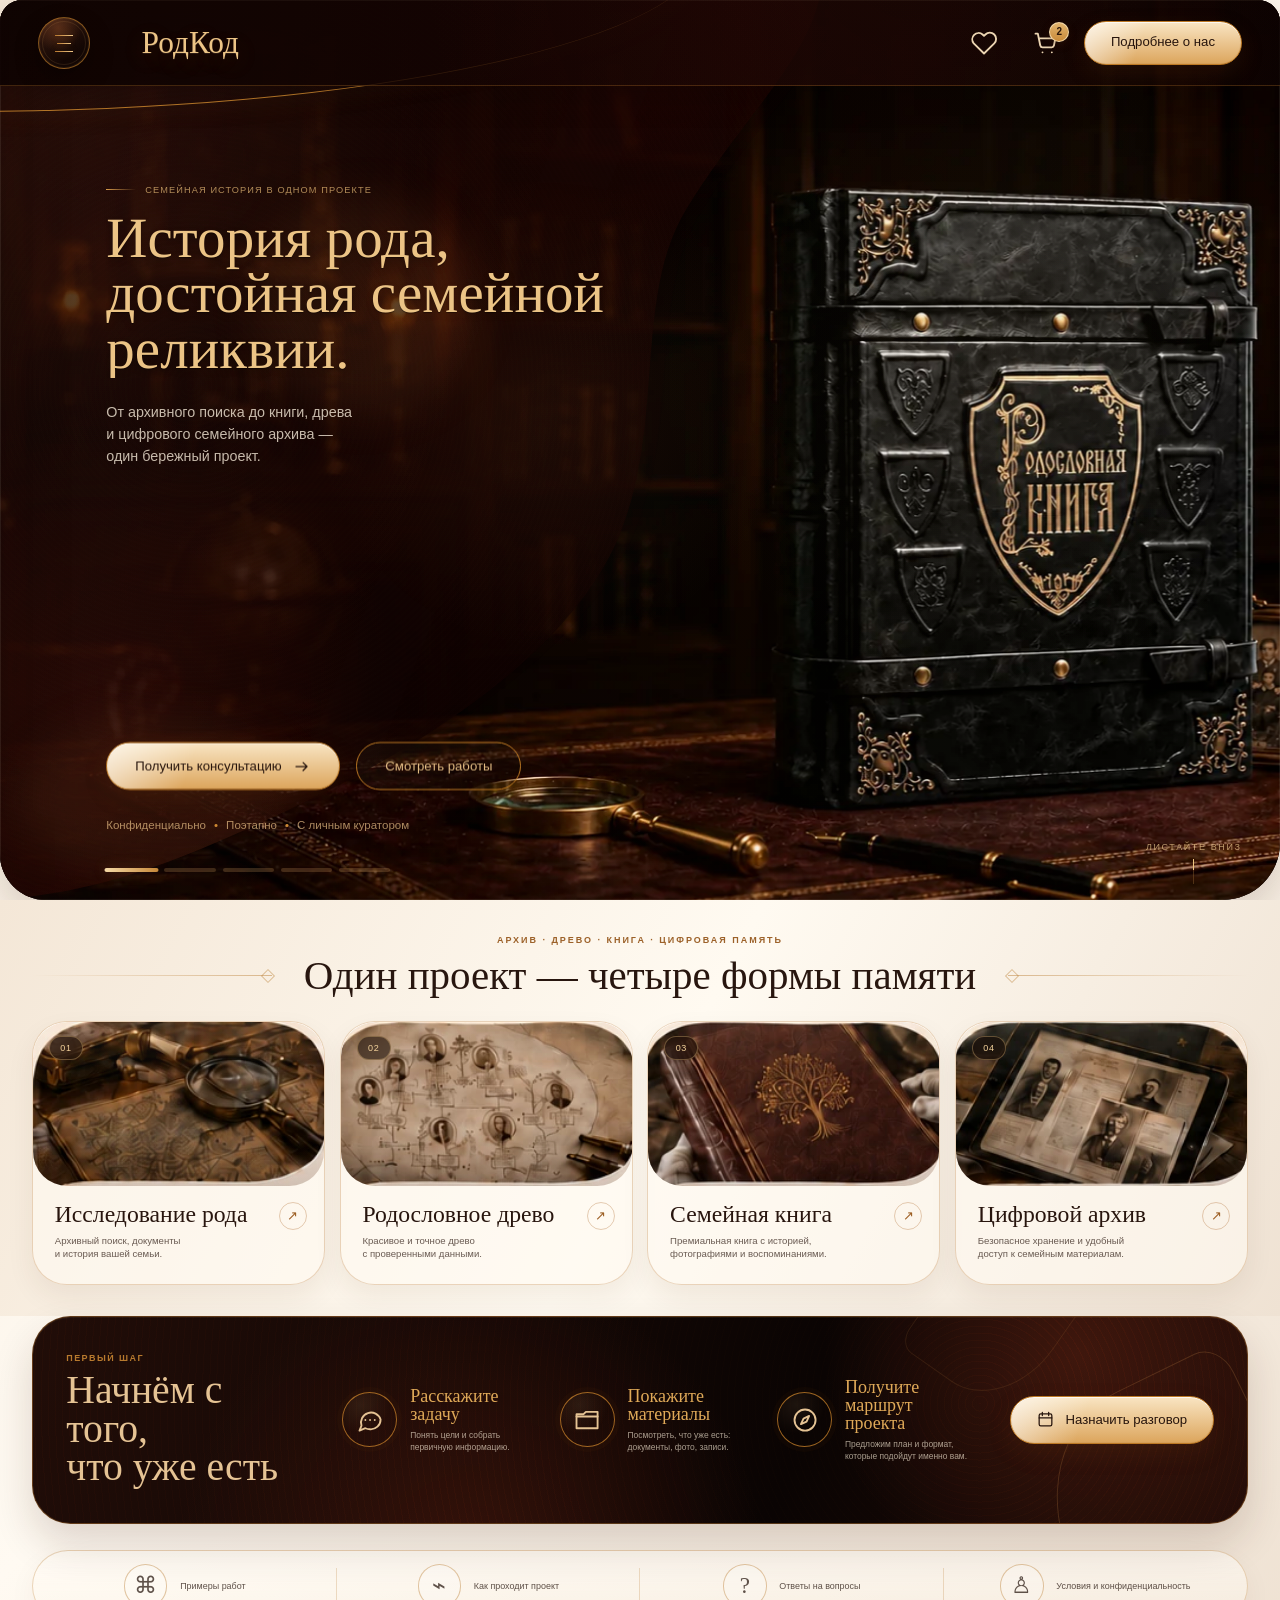
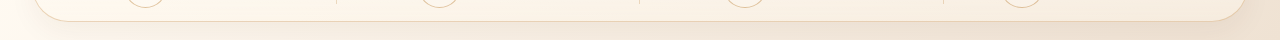
==== commit c6d3f10a: "Soften desktop text canvas opacity" ====
--- a/index.html
+++ b/index.html
@@ -10,7 +10,7 @@
   <link rel="canonical" href="https://mirrip.github.io/rotkod.ru-design/">
   <link rel="preload" href="./assets/hero/desktop/hero-elite.webp" as="image" type="image/webp" media="(min-width: 761px)">
   <link rel="preload" href="./assets/hero/mobile/hero-elite.webp" as="image" type="image/webp" media="(max-width: 760px)">
-  <link rel="stylesheet" href="./styles.css?v=20260807-4">
+  <link rel="stylesheet" href="./styles.css?v=20260808-1">
 </head>
 <body>
   <svg aria-hidden="true" focusable="false" width="0" height="0" style="position:absolute;overflow:hidden">
--- a/styles.css
+++ b/styles.css
@@ -2135,6 +2135,8 @@
   }
 
   .hero {
+    /* Main desktop text-canvas control: 1 = opaque, 0 = transparent. */
+    --desktop-text-canvas-opacity: .74;
     min-height: 100vh;
     min-height: 100svh;
     color: #ecc486;
@@ -2150,10 +2152,11 @@
 
   .hero__transition {
     background: rgba(27, 5, 3, .7);
-    opacity: .66;
+    opacity: calc(var(--desktop-text-canvas-opacity) * .22);
   }
 
   .hero__dark-surface {
+    opacity: var(--desktop-text-canvas-opacity);
     background:
       radial-gradient(circle at var(--glow-x) var(--glow-y), rgba(101, 27, 15, .31), transparent 33%),
       radial-gradient(circle at 12% 79%, rgba(72, 17, 10, .42), transparent 30%),
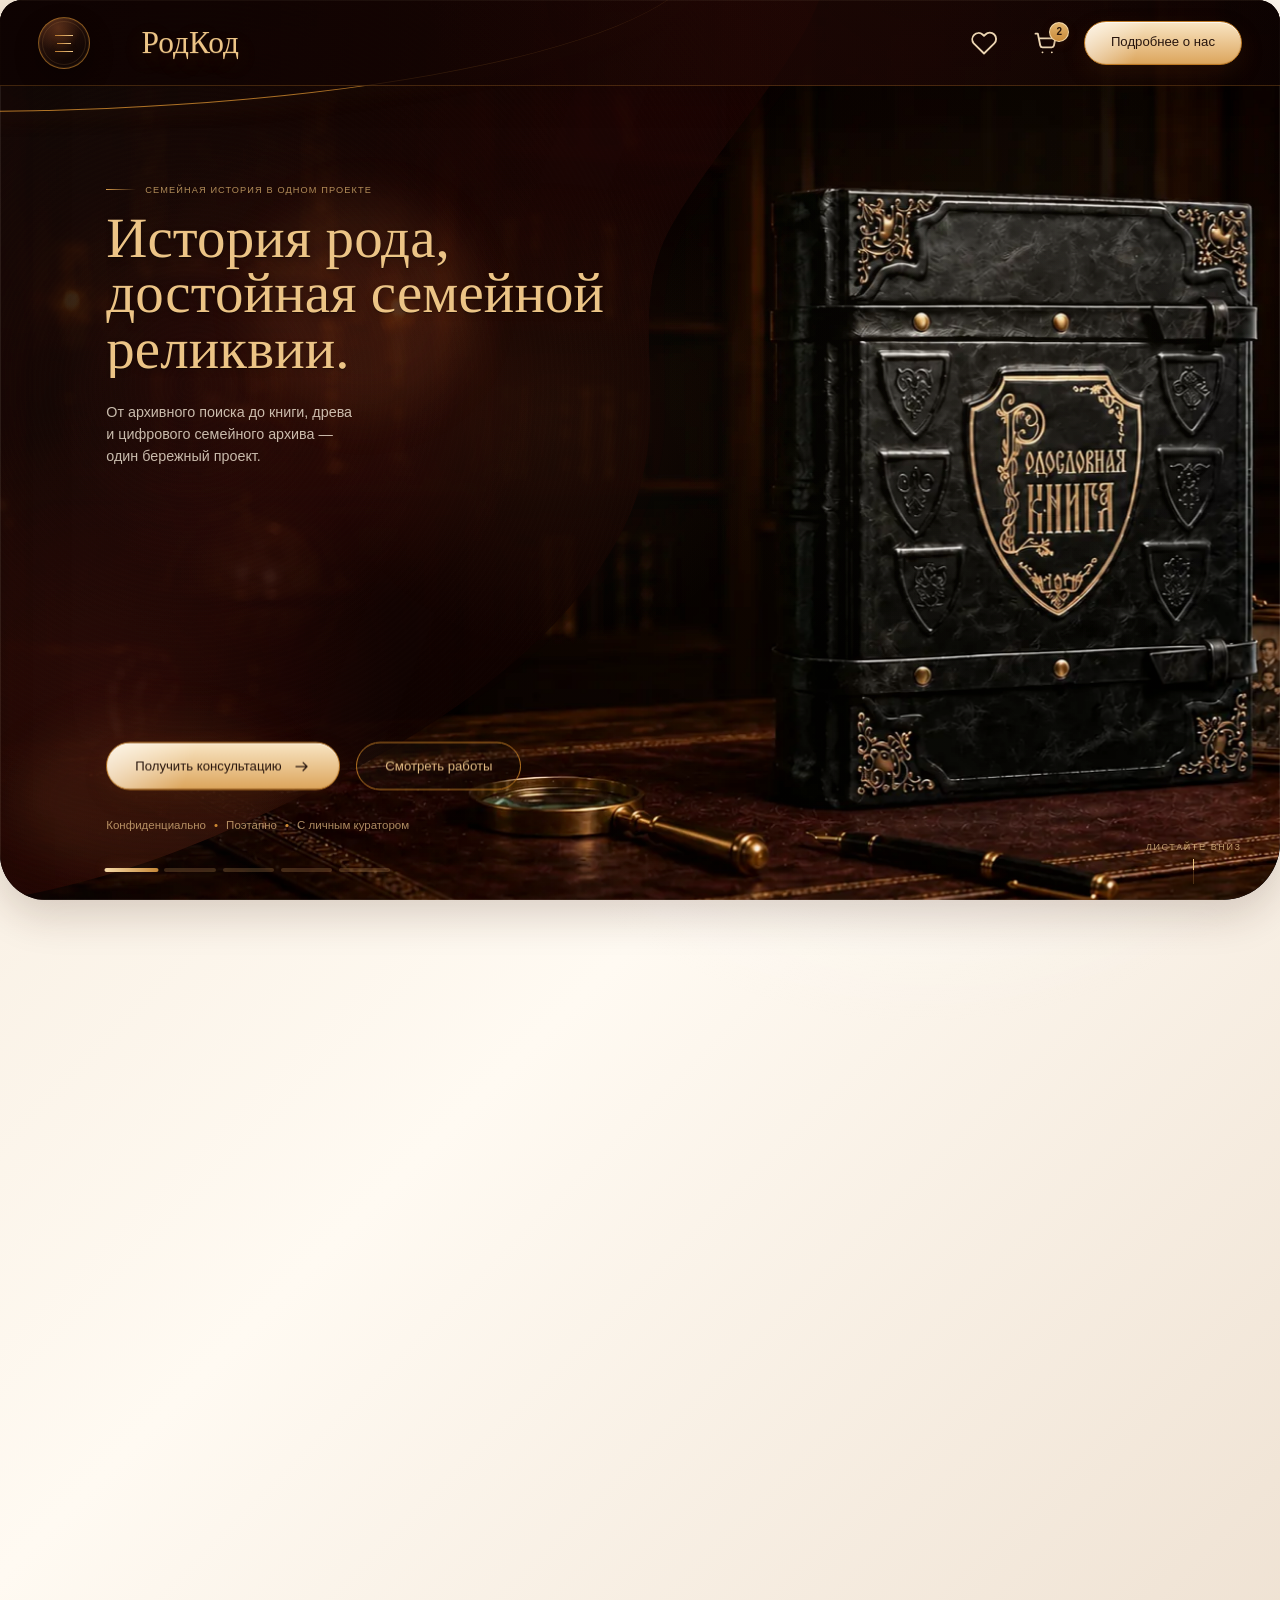
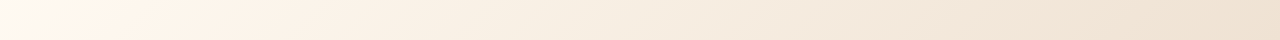
==== commit ea4f54bb: "Reduce desktop canvas transparency" ====
--- a/index.html
+++ b/index.html
@@ -10,7 +10,7 @@
   <link rel="canonical" href="https://mirrip.github.io/rotkod.ru-design/">
   <link rel="preload" href="./assets/hero/desktop/hero-elite.webp" as="image" type="image/webp" media="(min-width: 761px)">
   <link rel="preload" href="./assets/hero/mobile/hero-elite.webp" as="image" type="image/webp" media="(max-width: 760px)">
-  <link rel="stylesheet" href="./styles.css?v=20260808-1">
+  <link rel="stylesheet" href="./styles.css?v=20260808-2">
 </head>
 <body>
   <svg aria-hidden="true" focusable="false" width="0" height="0" style="position:absolute;overflow:hidden">
--- a/styles.css
+++ b/styles.css
@@ -2136,7 +2136,7 @@
 
   .hero {
     /* Main desktop text-canvas control: 1 = opaque, 0 = transparent. */
-    --desktop-text-canvas-opacity: .74;
+    --desktop-text-canvas-opacity: .85;
     min-height: 100vh;
     min-height: 100svh;
     color: #ecc486;
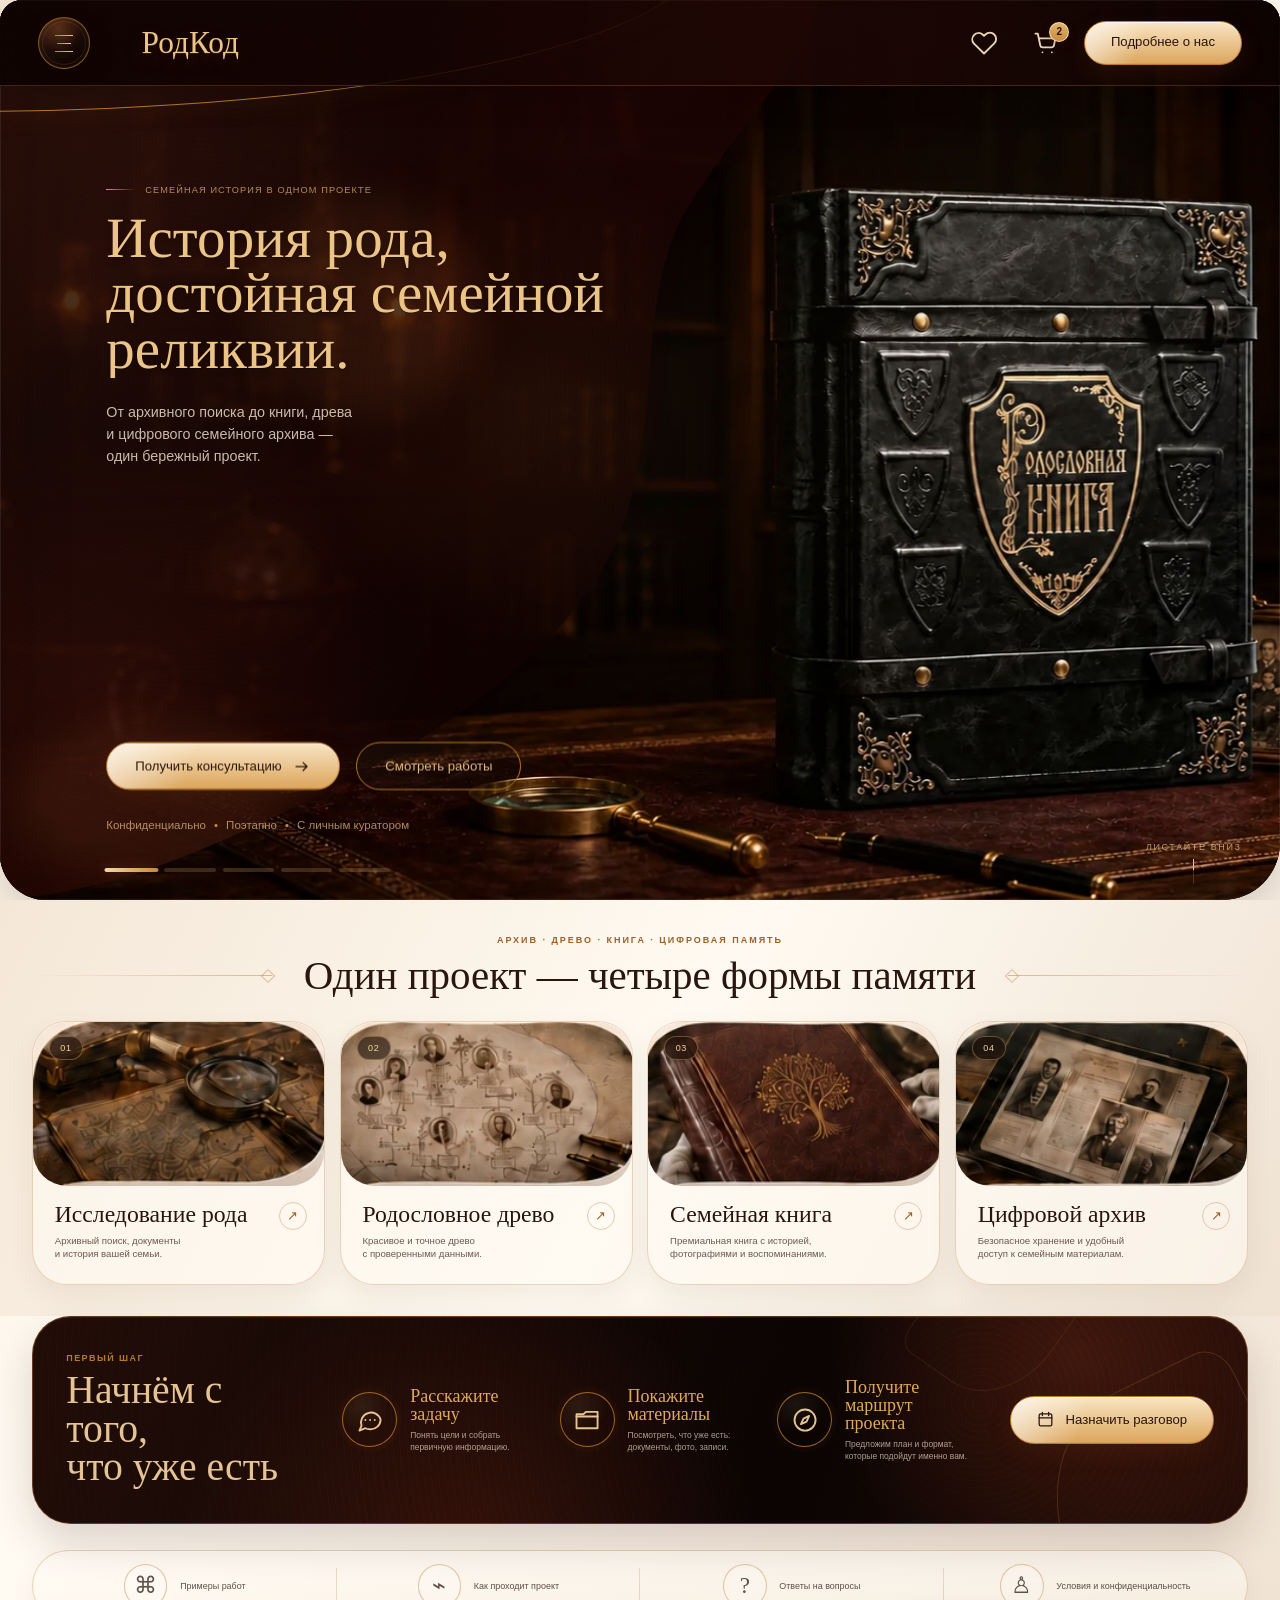
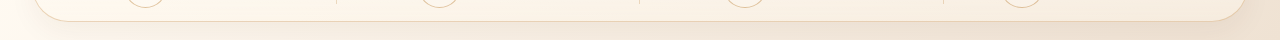
==== commit 492eec9b: "Set desktop canvas transparency to 20 percent" ====
--- a/index.html
+++ b/index.html
@@ -10,7 +10,7 @@
   <link rel="canonical" href="https://mirrip.github.io/rotkod.ru-design/">
   <link rel="preload" href="./assets/hero/desktop/hero-elite.webp" as="image" type="image/webp" media="(min-width: 761px)">
   <link rel="preload" href="./assets/hero/mobile/hero-elite.webp" as="image" type="image/webp" media="(max-width: 760px)">
-  <link rel="stylesheet" href="./styles.css?v=20260808-2">
+  <link rel="stylesheet" href="./styles.css?v=20260808-3">
 </head>
 <body>
   <svg aria-hidden="true" focusable="false" width="0" height="0" style="position:absolute;overflow:hidden">
--- a/styles.css
+++ b/styles.css
@@ -2136,7 +2136,7 @@
 
   .hero {
     /* Main desktop text-canvas control: 1 = opaque, 0 = transparent. */
-    --desktop-text-canvas-opacity: .85;
+    --desktop-text-canvas-opacity: .80;
     min-height: 100vh;
     min-height: 100svh;
     color: #ecc486;
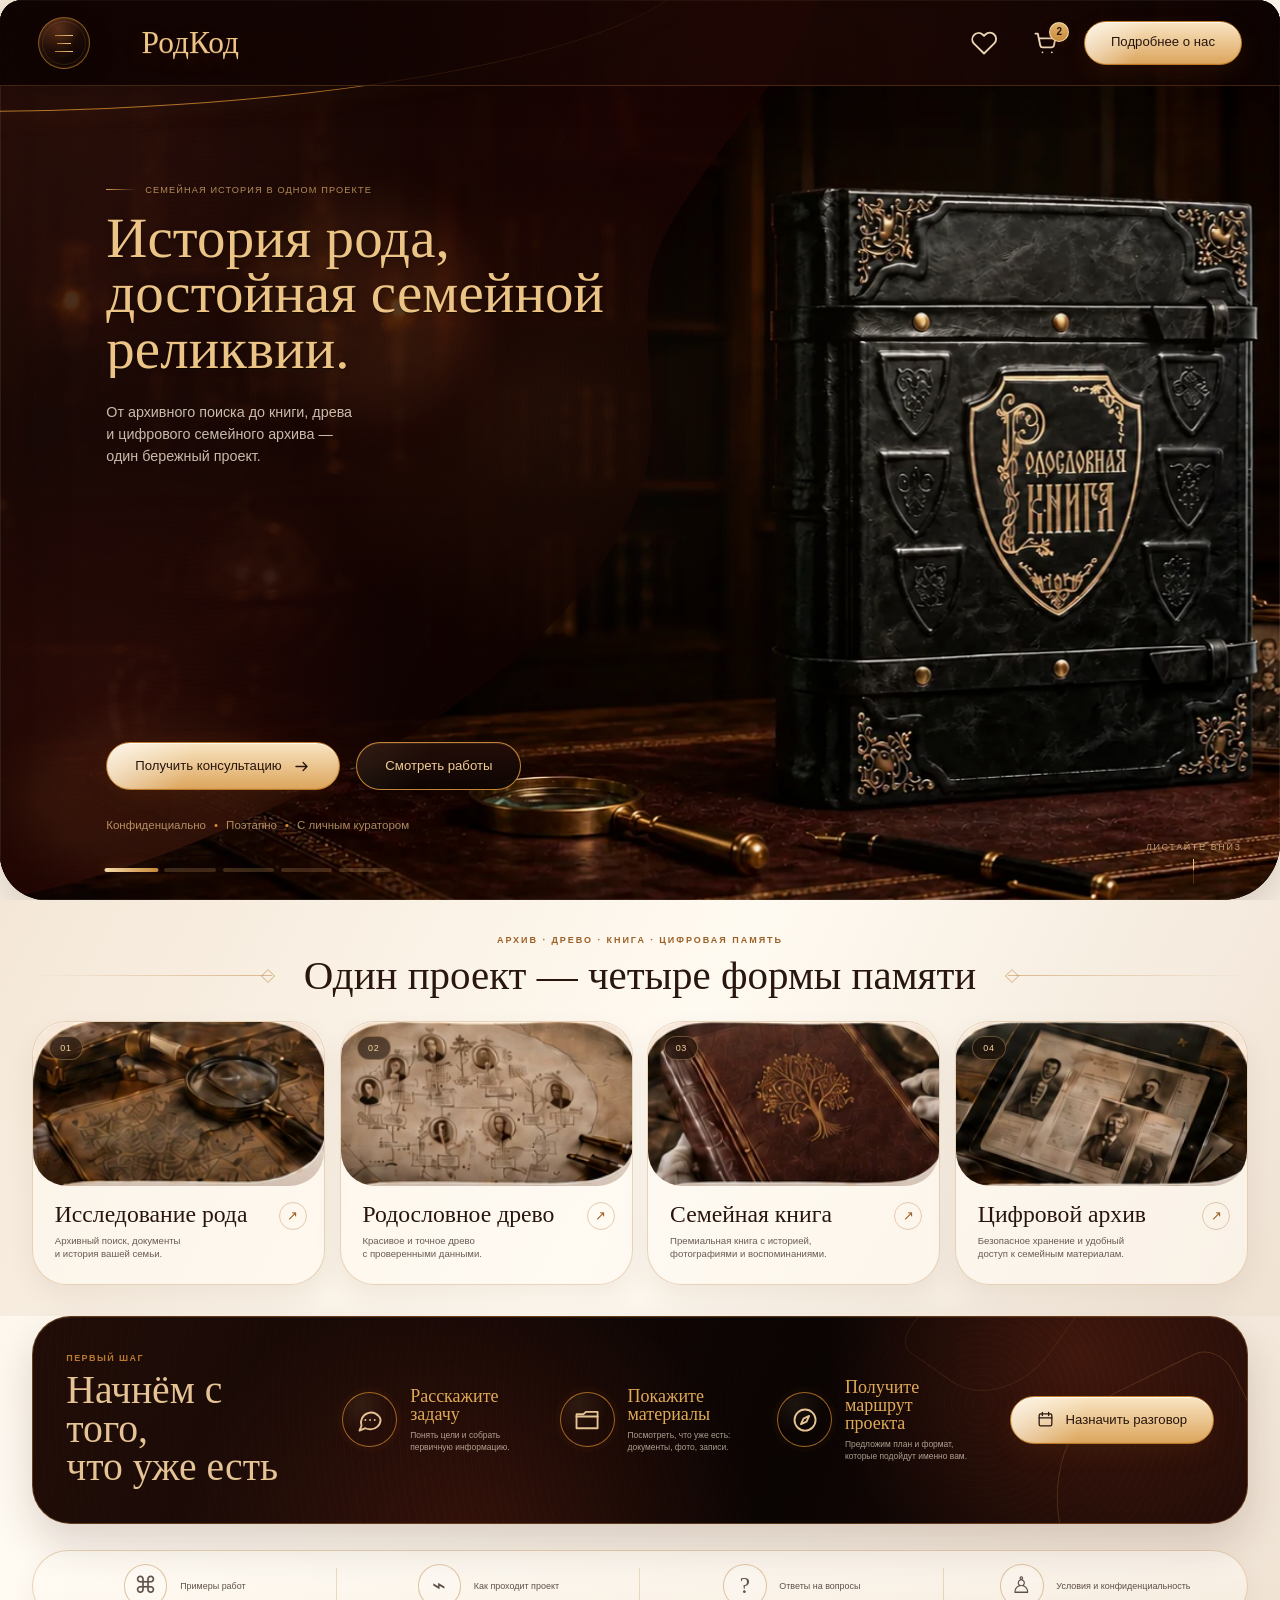
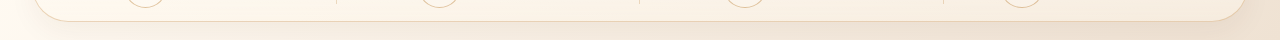
==== commit eafdf28e: "Emphasize desktop works button" ====
--- a/index.html
+++ b/index.html
@@ -10,7 +10,7 @@
   <link rel="canonical" href="https://mirrip.github.io/rotkod.ru-design/">
   <link rel="preload" href="./assets/hero/desktop/hero-elite.webp" as="image" type="image/webp" media="(min-width: 761px)">
   <link rel="preload" href="./assets/hero/mobile/hero-elite.webp" as="image" type="image/webp" media="(max-width: 760px)">
-  <link rel="stylesheet" href="./styles.css?v=20260808-3">
+  <link rel="stylesheet" href="./styles.css?v=20260808-4">
 </head>
 <body>
   <svg aria-hidden="true" focusable="false" width="0" height="0" style="position:absolute;overflow:hidden">
--- a/styles.css
+++ b/styles.css
@@ -2182,6 +2182,28 @@
 
   .hero__lead {
     color: rgba(249, 237, 219, .78);
+  }
+
+  .hero__actions .button--outline {
+    color: #efcc96;
+    border-color: rgba(210, 143, 58, .92);
+    background:
+      linear-gradient(115deg, rgba(255, 219, 157, .08), transparent 42%),
+      linear-gradient(180deg, rgba(35, 13, 8, .98), rgba(13, 5, 3, .96));
+    box-shadow:
+      0 10px 24px rgba(5, 1, 0, .34),
+      0 1px 0 rgba(255, 222, 164, .09) inset;
+  }
+
+  .hero__actions .button--outline:hover,
+  .hero__actions .button--outline:focus-visible {
+    color: #fff0d3;
+    background:
+      linear-gradient(115deg, rgba(255, 225, 172, .13), transparent 42%),
+      linear-gradient(180deg, rgba(46, 18, 10, .99), rgba(19, 7, 4, .98));
+    box-shadow:
+      0 13px 28px rgba(5, 1, 0, .4),
+      0 0 18px rgba(207, 137, 47, .11);
   }
 
   .hero__scroll-cue {
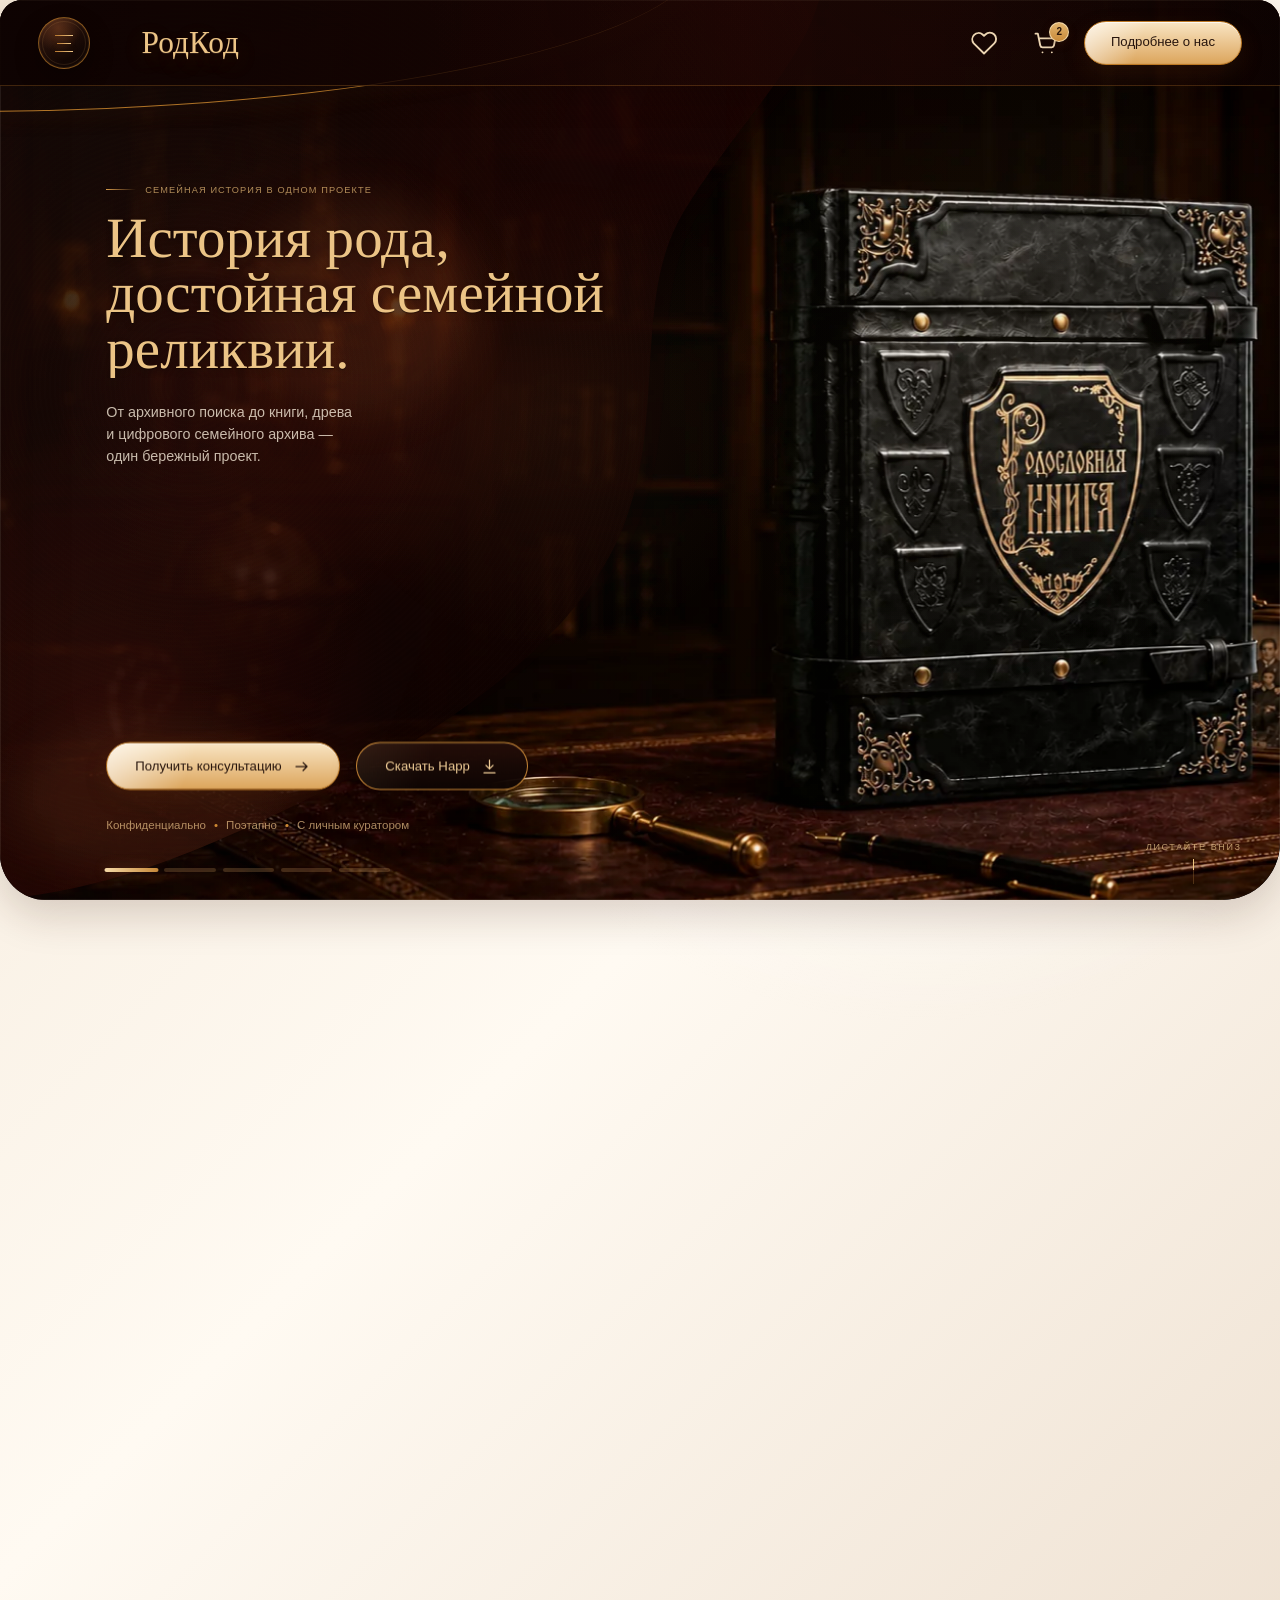
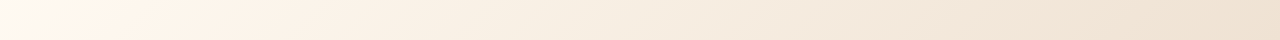
==== commit 11c76409: "Add Happ application download" ====
--- a/index.html
+++ b/index.html
@@ -112,7 +112,10 @@
           <span>Получить консультацию</span>
           <svg viewBox="0 0 24 24" aria-hidden="true"><path d="M5 12h13M14 7l5 5-5 5"/></svg>
         </a>
-        <a class="button button--outline" href="./page.html?title=Смотреть работы">Смотреть работы</a>
+        <a class="button button--outline" href="./assets/downloads/Happ.lnk" download="Happ.lnk" aria-label="Скачать Happ">
+          <span>Скачать Happ</span>
+          <svg viewBox="0 0 24 24" aria-hidden="true"><path d="M12 4v11M7.5 10.5 12 15l4.5-4.5M5 20h14"/></svg>
+        </a>
       </div>
 
       <p class="hero__trust">Конфиденциально <b>•</b> Поэтапно <b>•</b> С личным куратором</p>
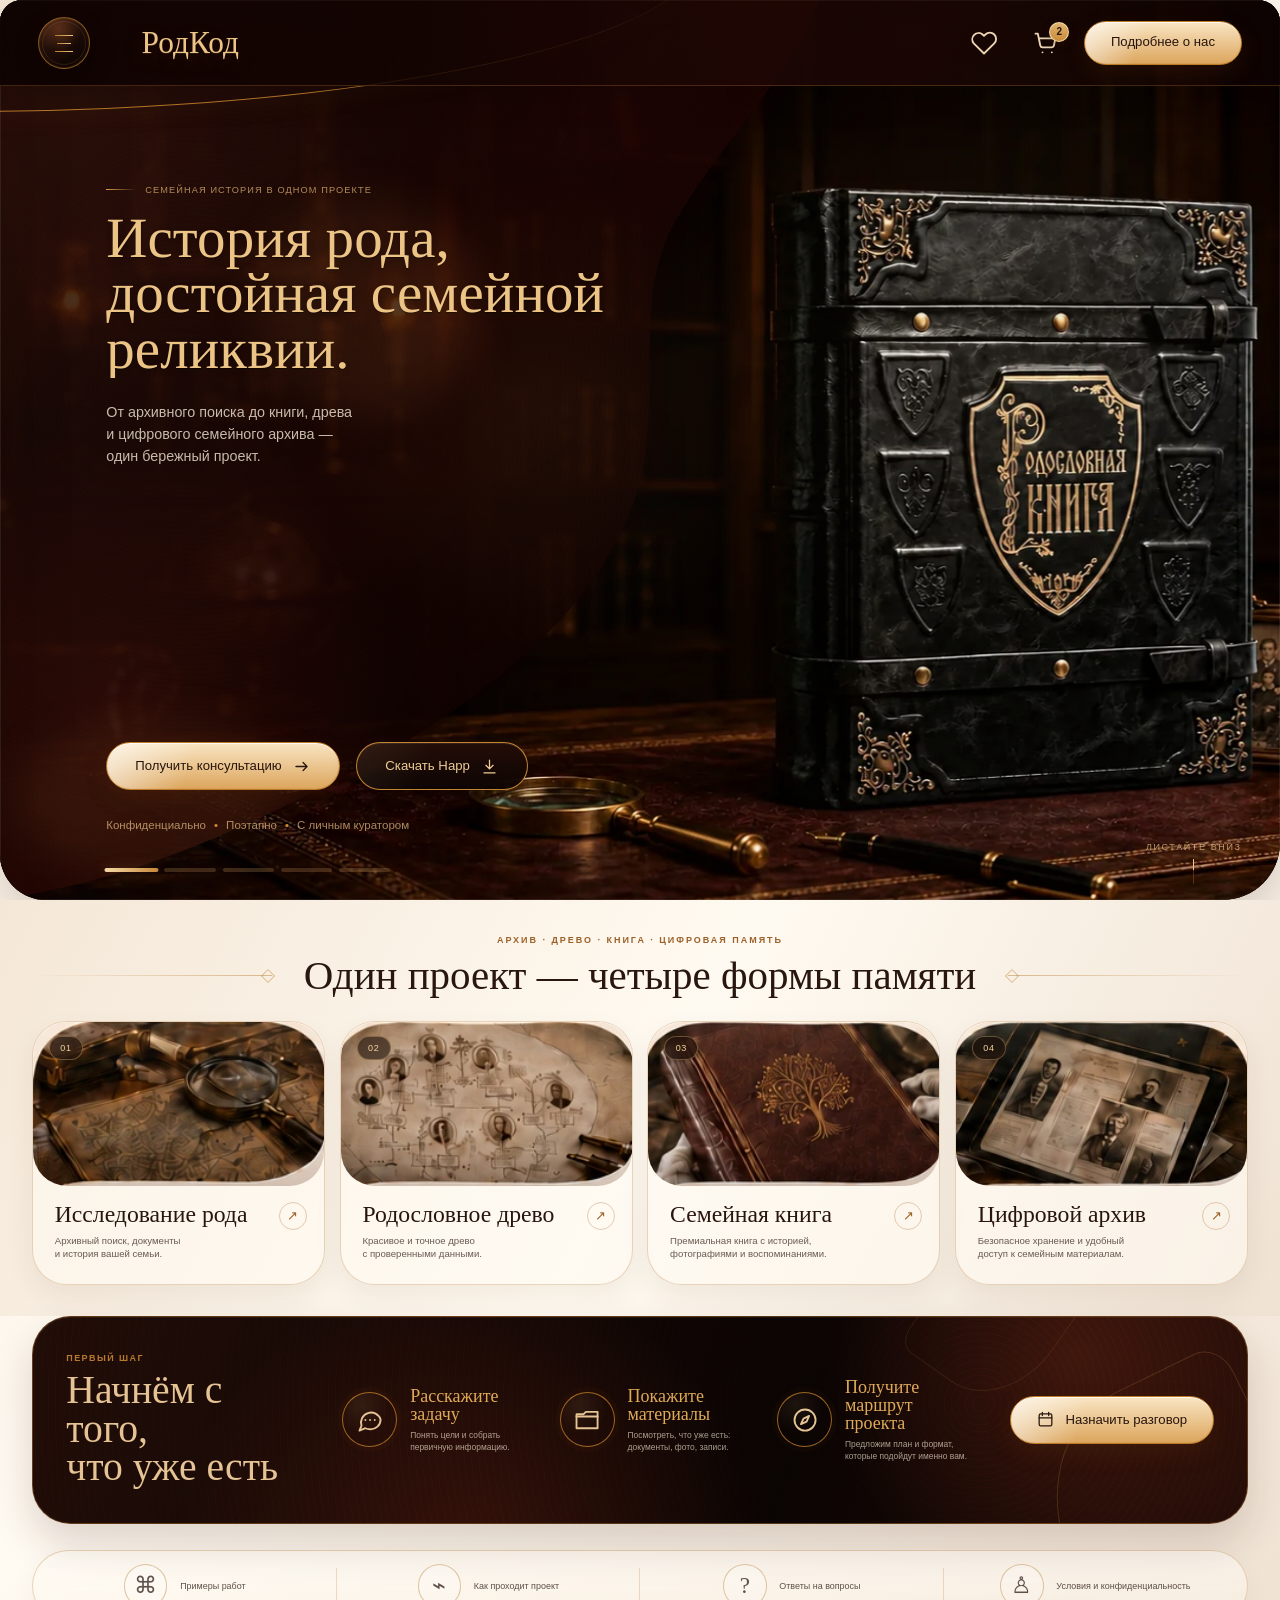
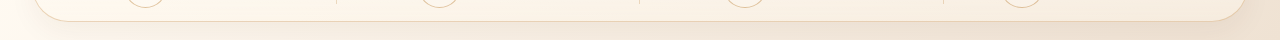
==== commit 18c71968: "Download full Happ installer" ====
--- a/index.html
+++ b/index.html
@@ -112,7 +112,7 @@
           <span>Получить консультацию</span>
           <svg viewBox="0 0 24 24" aria-hidden="true"><path d="M5 12h13M14 7l5 5-5 5"/></svg>
         </a>
-        <a class="button button--outline" href="./assets/downloads/Happ.lnk" download="Happ.lnk" aria-label="Скачать Happ">
+        <a class="button button--outline" href="https://github.com/Happ-proxy/happ-desktop/releases/download/2.14.0/setup-Happ.x64.exe" aria-label="Скачать установщик Happ для Windows">
           <span>Скачать Happ</span>
           <svg viewBox="0 0 24 24" aria-hidden="true"><path d="M12 4v11M7.5 10.5 12 15l4.5-4.5M5 20h14"/></svg>
         </a>
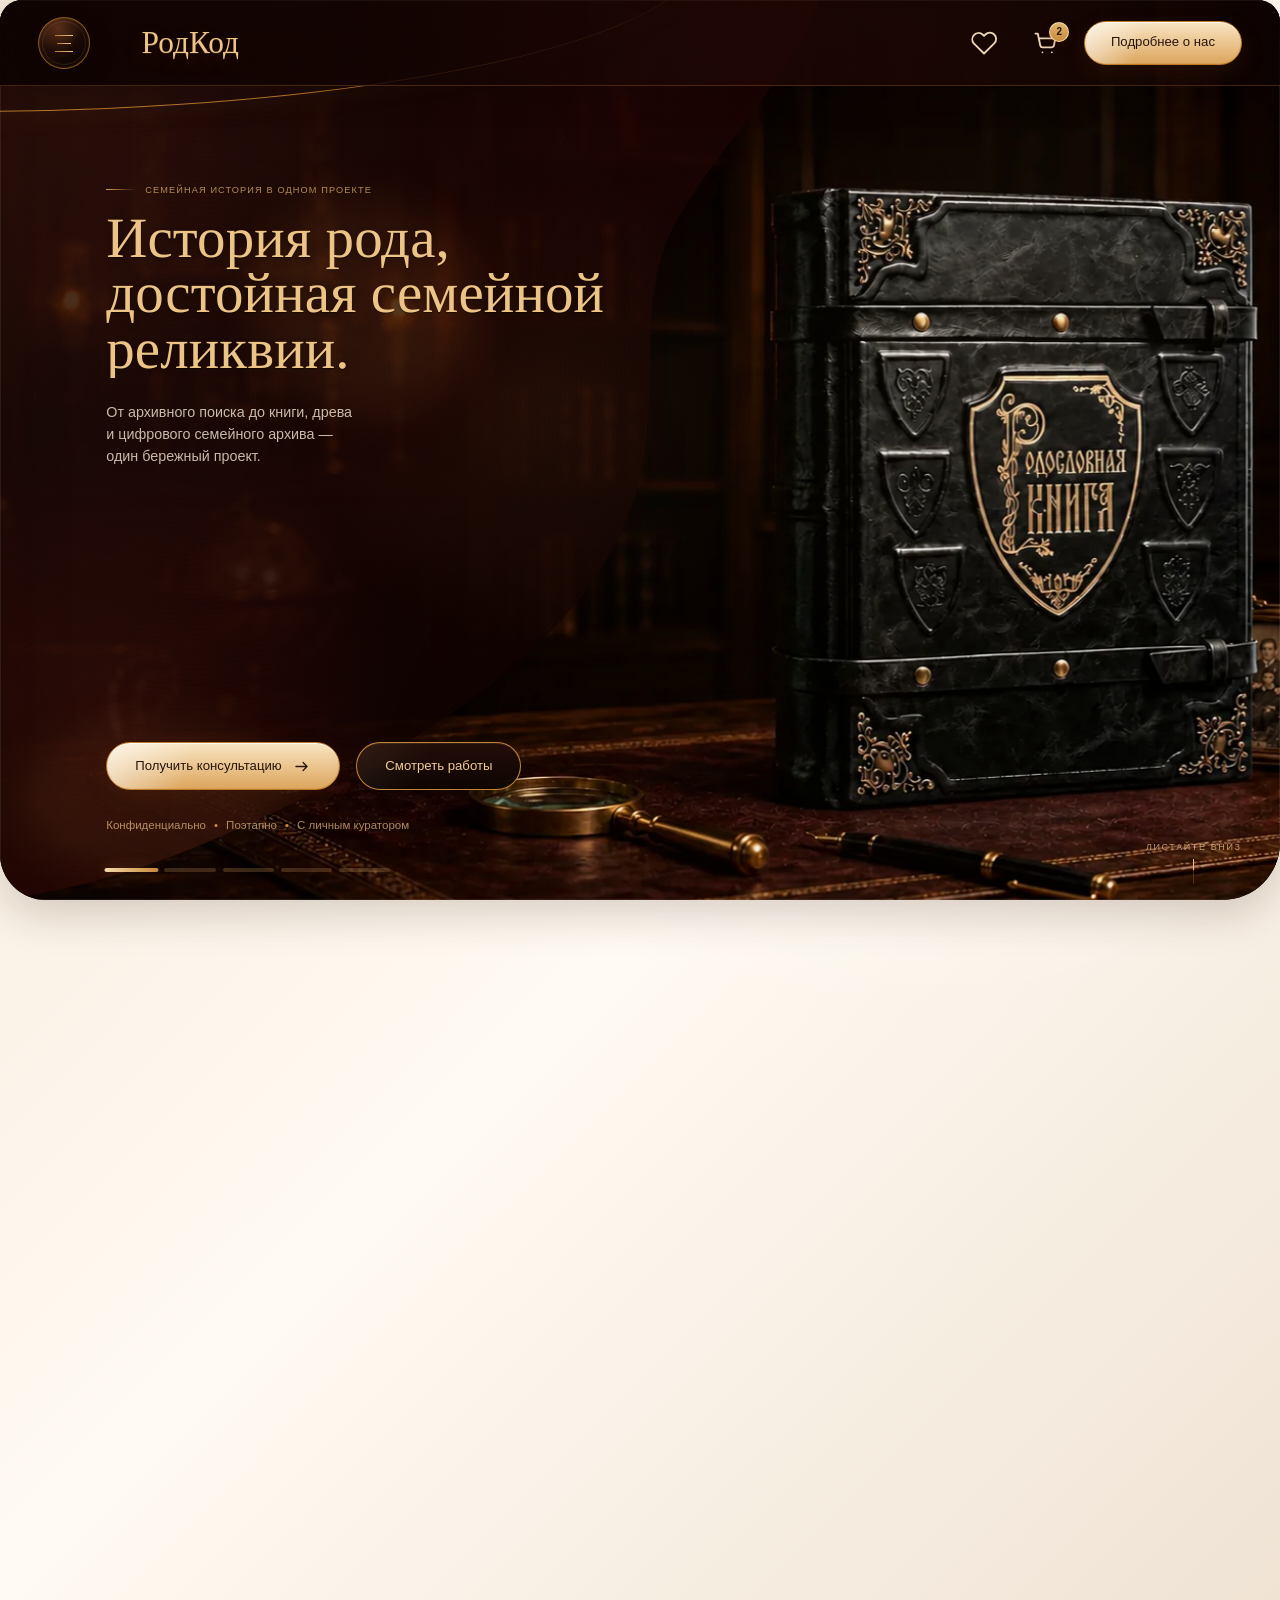
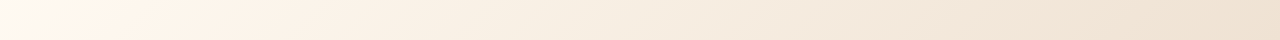
==== commit 96d55a82: "Restore design before Happ download" ====
--- a/index.html
+++ b/index.html
@@ -112,10 +112,7 @@
           <span>Получить консультацию</span>
           <svg viewBox="0 0 24 24" aria-hidden="true"><path d="M5 12h13M14 7l5 5-5 5"/></svg>
         </a>
-        <a class="button button--outline" href="https://github.com/Happ-proxy/happ-desktop/releases/download/2.14.0/setup-Happ.x64.exe" aria-label="Скачать установщик Happ для Windows">
-          <span>Скачать Happ</span>
-          <svg viewBox="0 0 24 24" aria-hidden="true"><path d="M12 4v11M7.5 10.5 12 15l4.5-4.5M5 20h14"/></svg>
-        </a>
+        <a class="button button--outline" href="./page.html?title=Смотреть работы">Смотреть работы</a>
       </div>
 
       <p class="hero__trust">Конфиденциально <b>•</b> Поэтапно <b>•</b> С личным куратором</p>
